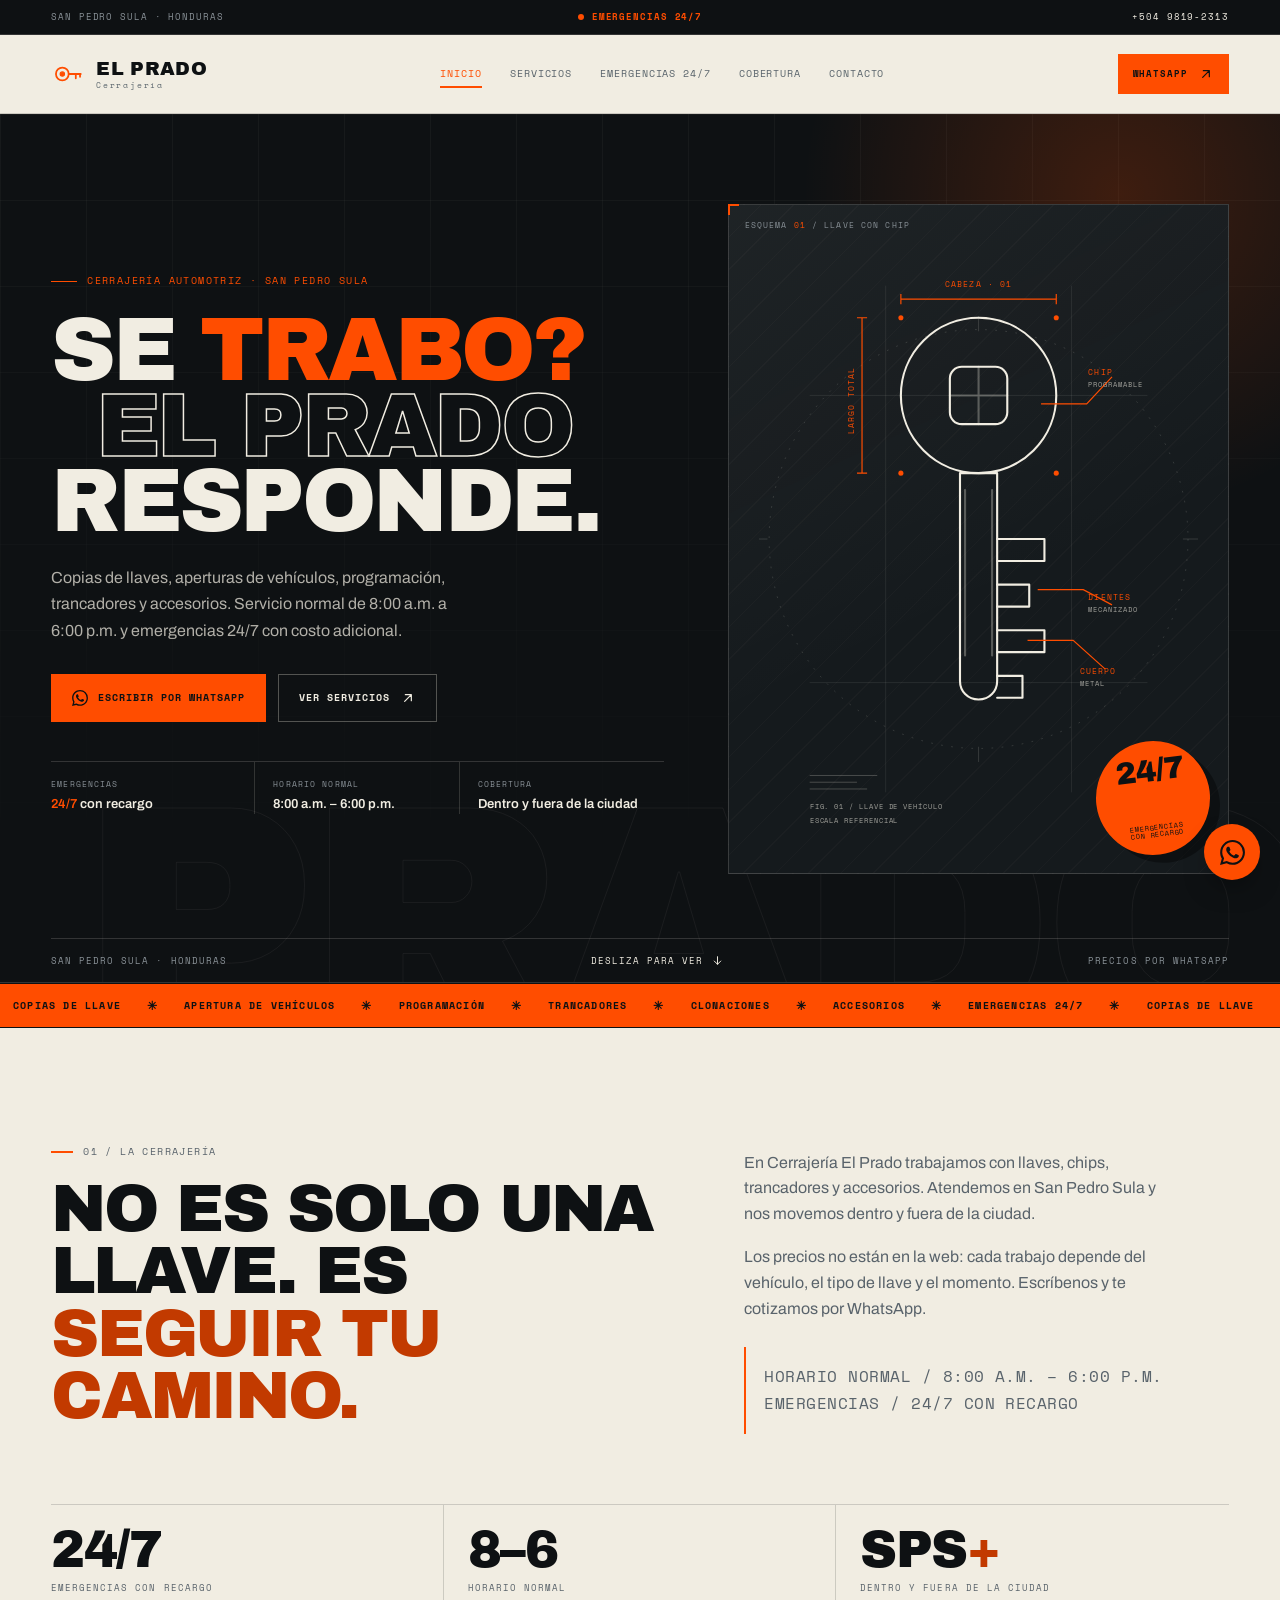
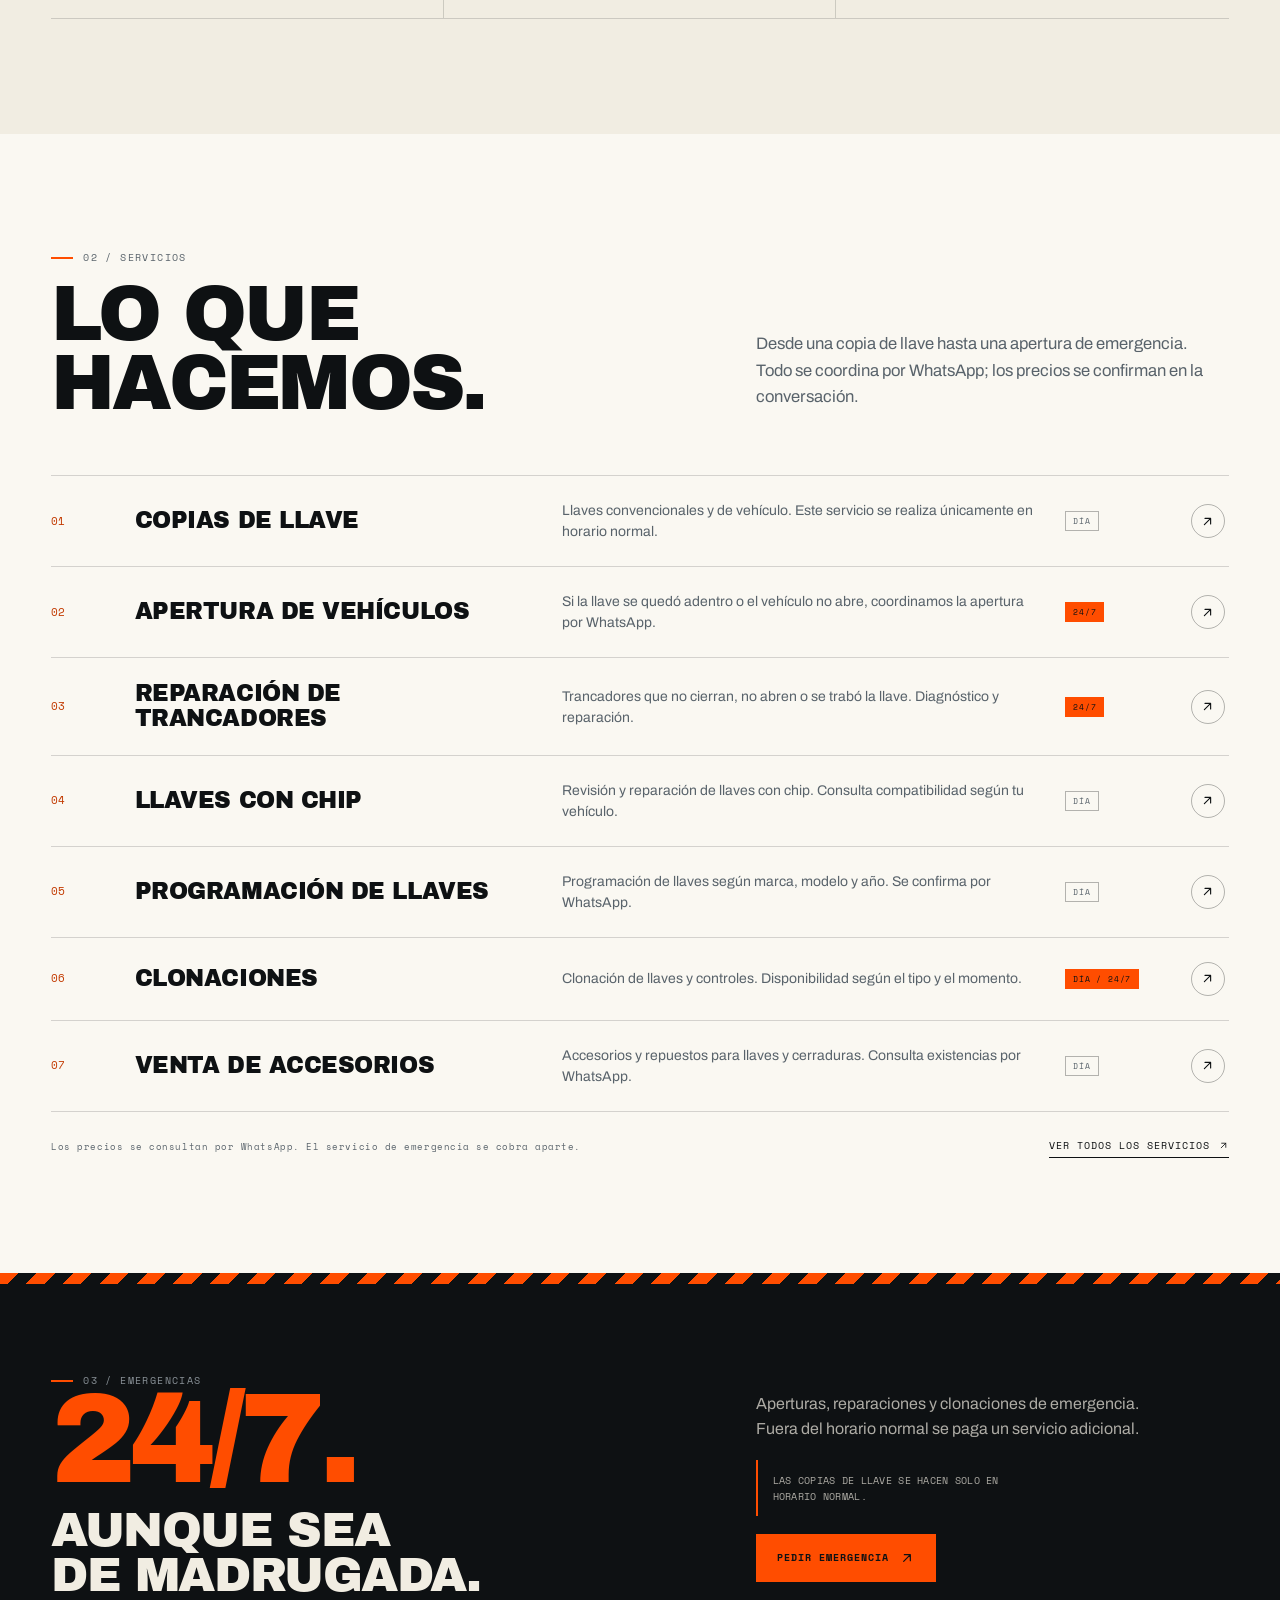
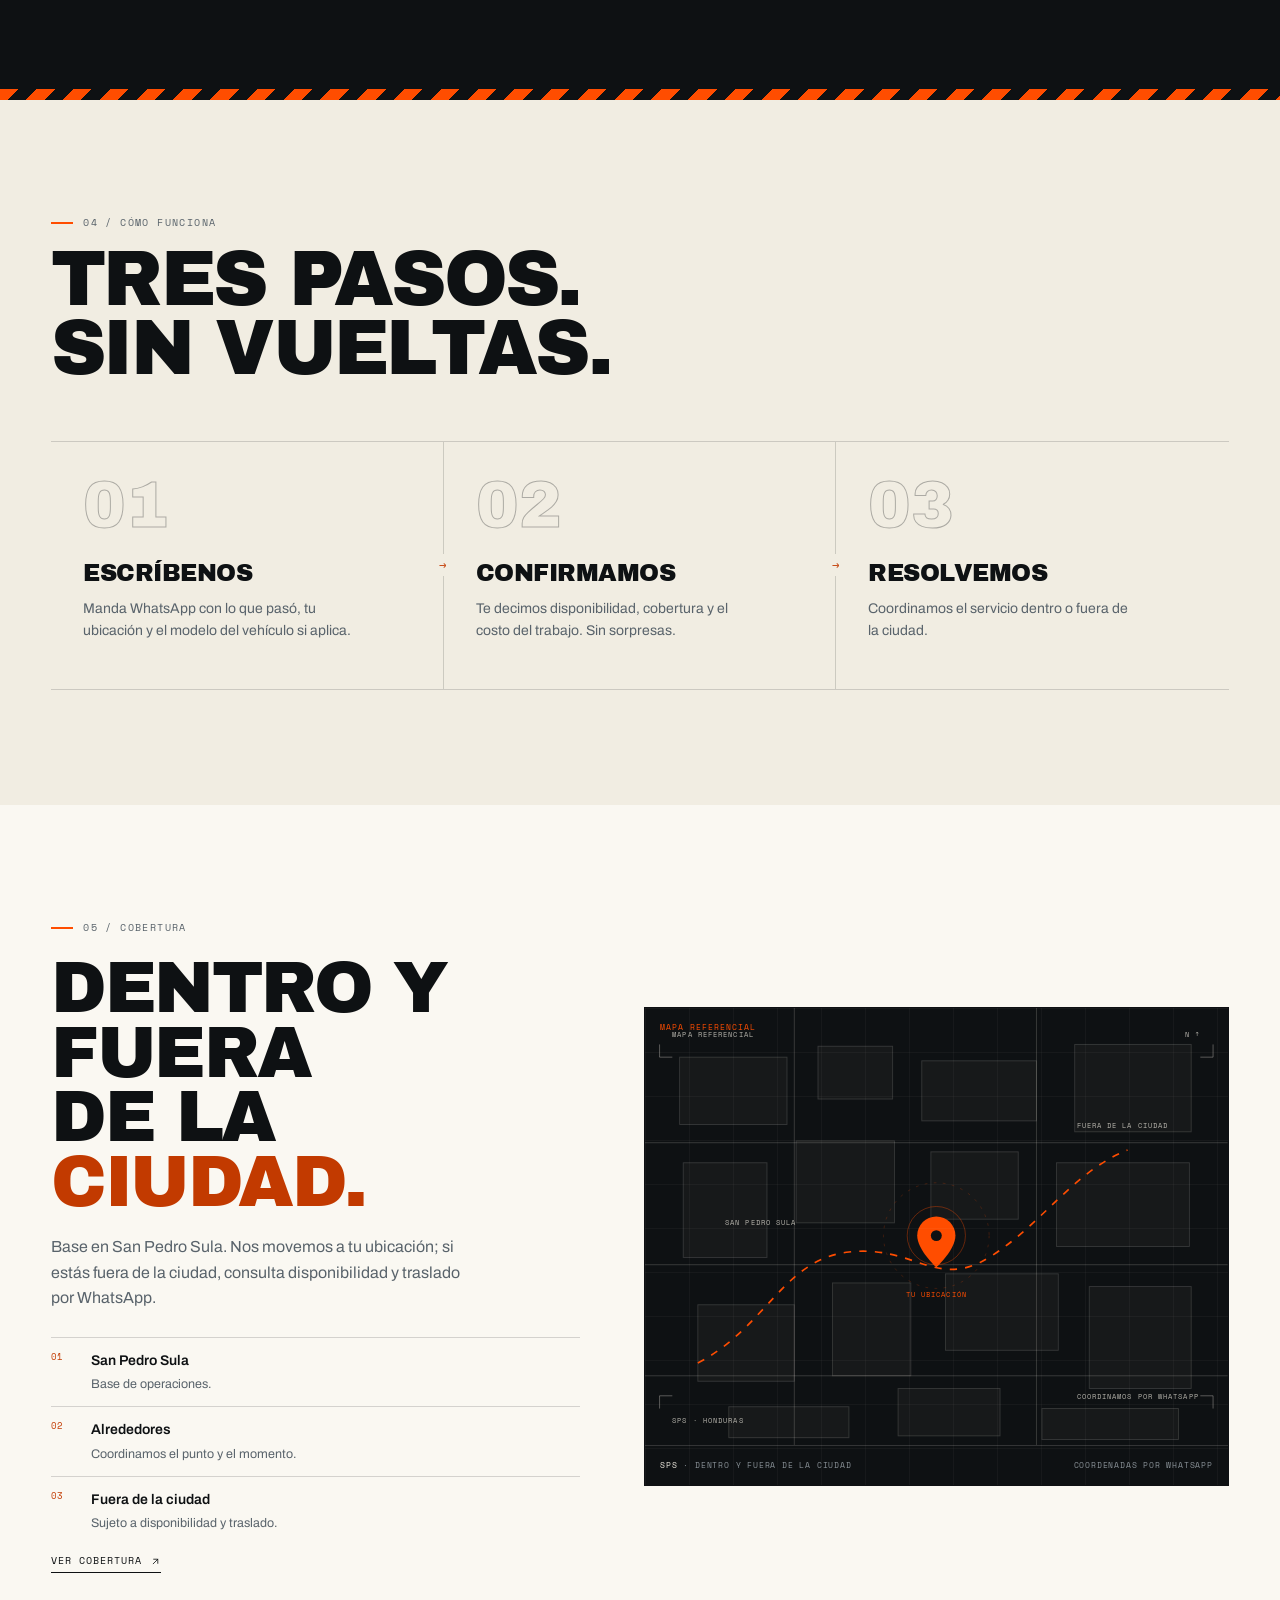
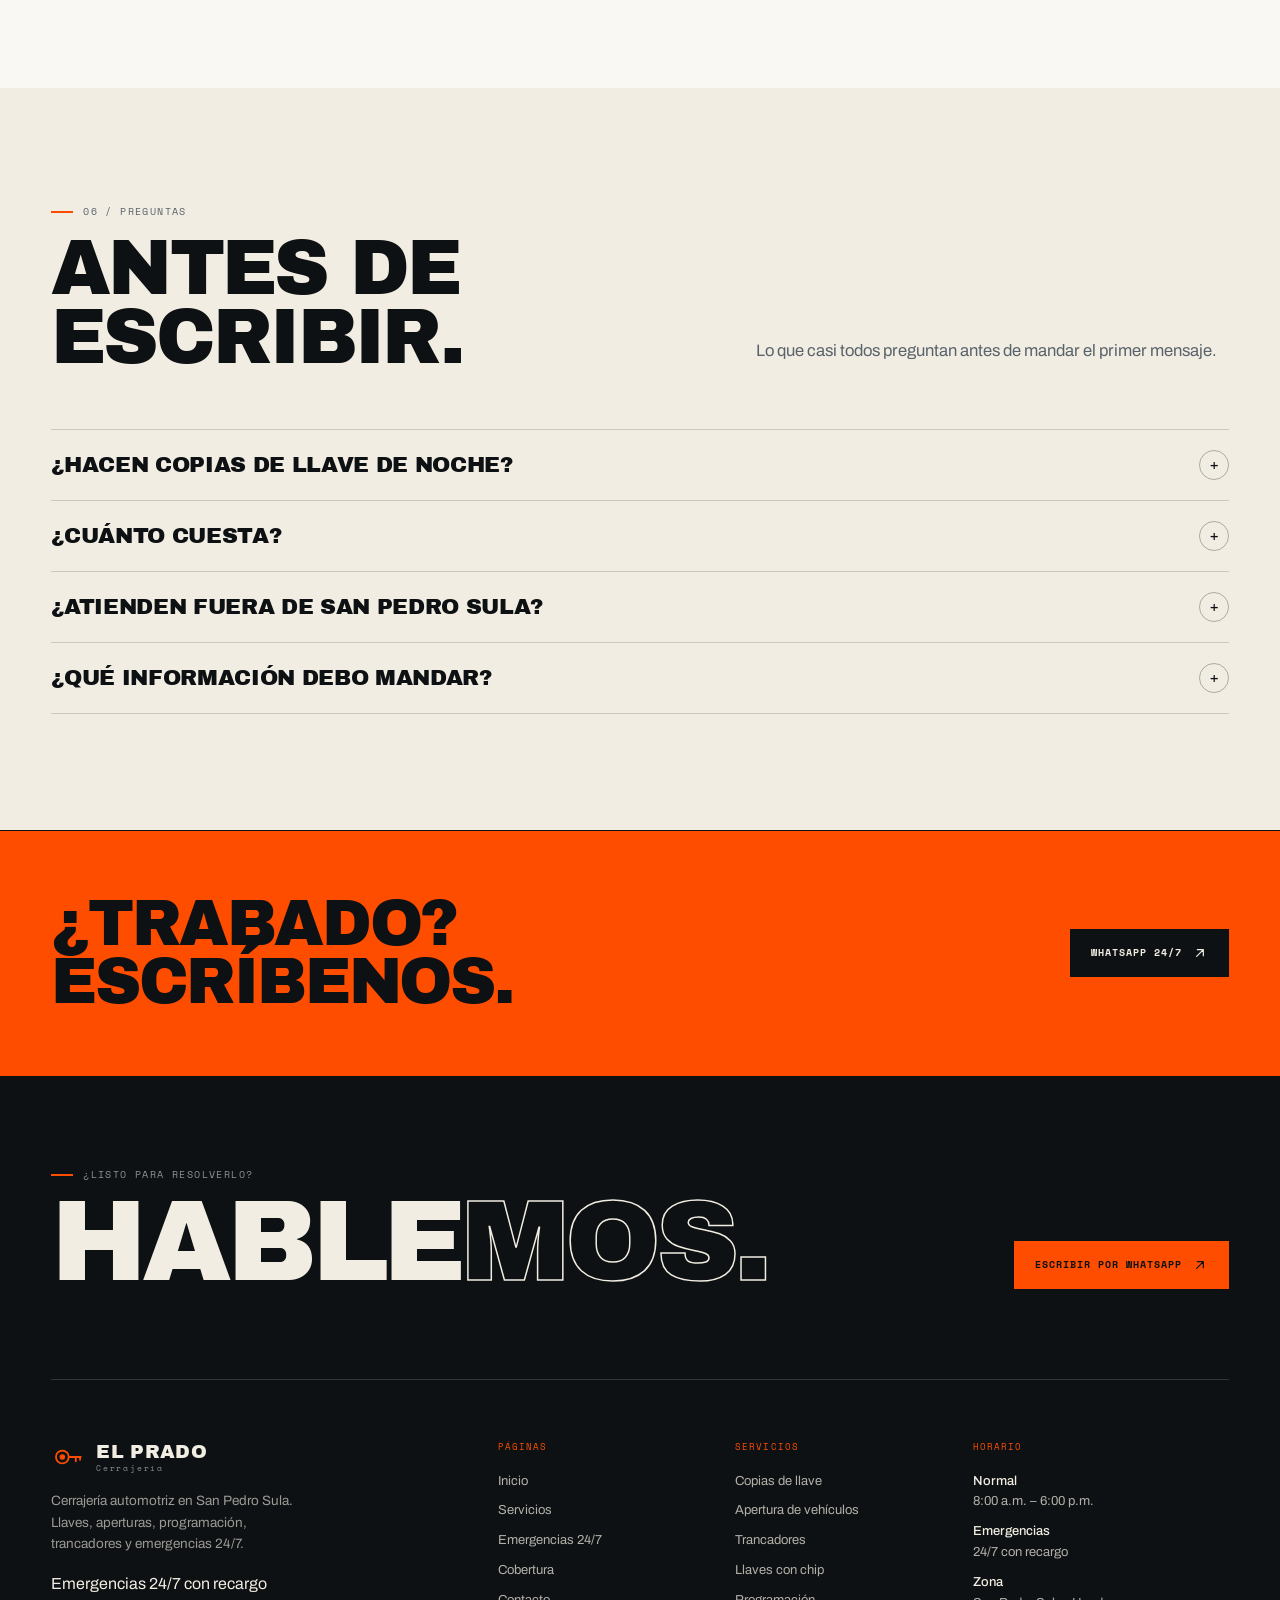
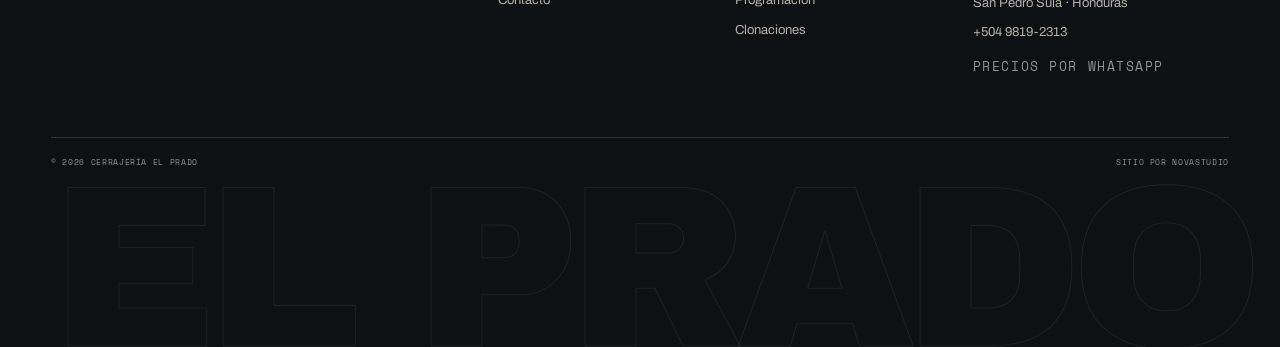
==== index.html @ 3f44a8ae "Demo Cerrajeria El Prado: sitio estatico de 5 paginas" ====
<!doctype html>
<html lang="es">
<head>
  <meta charset="UTF-8">
  <meta name="viewport" content="width=device-width, initial-scale=1.0">
  <meta name="color-scheme" content="light">
  <meta name="theme-color" content="#0e1113">
  <title>Cerrajería El Prado · Llaves, aperturas y emergencias 24/7 en San Pedro Sula</title>
  <meta name="description" content="Cerrajería automotriz en San Pedro Sula: copias de llave, aperturas de vehículos, programación, trancadores y emergencias 24/7. Precios por WhatsApp.">
  <meta property="og:type" content="website">
  <meta property="og:locale" content="es_HN">
  <meta property="og:title" content="Cerrajería El Prado · Llaves, aperturas y emergencias 24/7 en San Pedro Sula">
  <meta property="og:description" content="Cerrajería automotriz en San Pedro Sula: copias de llave, aperturas de vehículos, programación, trancadores y emergencias 24/7. Precios por WhatsApp.">
  <link rel="icon" href="data:image/svg+xml,%3Csvg xmlns='http://www.w3.org/2000/svg' viewBox='0 0 64 64'%3E%3Crect width='64' height='64' fill='%230e1113'/%3E%3Cg fill='none' stroke='%23ff4d00' stroke-width='4' stroke-linecap='round'%3E%3Ccircle cx='22' cy='32' r='11'/%3E%3Cpath d='M33 32h21M44 32v8M52 32v5'/%3E%3C/g%3E%3Ccircle cx='22' cy='32' r='3.5' fill='%23ff4d00'/%3E%3C/svg%3E">
  <link rel="stylesheet" href="./assets/css/styles.css">
  <script src="./assets/js/main.js" defer></script>
  <noscript><style>.hero__line{clip-path:none;transform:none}[data-reveal]{opacity:1;transform:none}</style></noscript>
</head>
<body>
  <a class="skip-link" href="#contenido">Saltar al contenido</a>
  <div class="progress" data-progress aria-hidden="true"></div>
  
<svg class="svg-sprite" aria-hidden="true" focusable="false">
  <symbol id="i-logo" viewBox="0 0 48 48">
    <circle cx="16" cy="24" r="9" fill="none" stroke="currentColor" stroke-width="2.5"/>
    <circle cx="16" cy="24" r="3" fill="currentColor"/>
    <path d="M25 24h17M35 24v6M41 24v4" fill="none" stroke="currentColor" stroke-width="2.5" stroke-linecap="round"/>
  </symbol>
  <symbol id="i-whatsapp" viewBox="0 0 24 24">
    <path d="M17.472 14.382c-.297-.149-1.758-.867-2.03-.967-.273-.099-.471-.148-.67.15-.197.297-.767.966-.94 1.164-.173.199-.347.223-.644.075-.297-.15-1.255-.463-2.39-1.475-.883-.788-1.48-1.761-1.653-2.059-.173-.297-.018-.458.13-.606.134-.133.298-.347.446-.52.149-.174.198-.298.298-.497.099-.198.05-.371-.05-.52-.099-.148-.669-1.611-.916-2.206-.242-.579-.487-.5-.669-.51-.173-.008-.371-.01-.57-.01-.198 0-.52.074-.792.372-.272.297-1.04 1.016-1.04 2.479 0 1.462 1.065 2.875 1.213 3.074.149.198 2.096 3.2 5.077 4.487.709.306 1.262.489 1.694.625.712.227 1.36.195 1.871.118.571-.085 1.758-.719 2.006-1.413.248-.694.248-1.289.173-1.413-.074-.124-.272-.198-.57-.347M12.05 21.785h-.004a9.87 9.87 0 0 1-5.031-1.378l-.361-.214-3.741.982.998-3.648-.235-.374a9.86 9.86 0 0 1-1.51-5.26c.001-5.45 4.436-9.884 9.888-9.884 2.64 0 5.122 1.03 6.988 2.898a9.825 9.825 0 0 1 2.893 6.994c-.003 5.45-4.437 9.884-9.885 9.884m8.413-18.297A11.815 11.815 0 0 0 12.05 0C5.495 0 .16 5.335.157 11.892c0 2.096.547 4.142 1.588 5.945L.057 24l6.305-1.654a11.882 11.882 0 0 0 5.683 1.448h.005c6.554 0 11.89-5.335 11.893-11.893a11.821 11.821 0 0 0-3.48-8.413Z"/>
  </symbol>
  <symbol id="i-arrow" viewBox="0 0 24 24"><path d="M7 17 17 7M8 7h9v9"/></symbol>
  <symbol id="i-down" viewBox="0 0 24 24"><path d="M12 5v14M6 13l6 6 6-6"/></symbol>
  <symbol id="i-phone" viewBox="0 0 24 24"><path d="M22 16.92v3a2 2 0 0 1-2.18 2 19.79 19.79 0 0 1-8.63-3.07 19.5 19.5 0 0 1-6-6A19.79 19.79 0 0 1 2.12 4.18 2 2 0 0 1 4.11 2h3a2 2 0 0 1 2 1.72c.13.96.36 1.9.7 2.81a2 2 0 0 1-.45 2.11L8.09 9.91a16 16 0 0 0 6 6l1.27-1.27a2 2 0 0 1 2.11-.45c.91.34 1.85.57 2.81.7A2 2 0 0 1 22 16.92Z"/></symbol>
  <symbol id="i-key" viewBox="0 0 24 24"><path d="M21 2l-2 2m-7.61 7.61a5.5 5.5 0 1 1-7.78 7.78 5.5 5.5 0 0 1 7.78-7.78Zm0 0L15.5 7.5m0 0 3 3M15.5 7.5 14 6"/></symbol>
  <symbol id="i-car" viewBox="0 0 24 24"><path d="M5 17h14M4 17l1.6-5.5A2 2 0 0 1 7.5 10h9a2 2 0 0 1 1.9 1.5L20 17M6 17v2M18 17v2M7 14h.01M17 14h.01"/></symbol>
  <symbol id="i-chip" viewBox="0 0 24 24"><rect x="5" y="5" width="14" height="14" rx="2"/><rect x="9" y="9" width="6" height="6"/><path d="M8 2v3M12 2v3M16 2v3M8 19v3M12 19v3M16 19v3M2 8h3M2 12h3M2 16h3M19 8h3M19 12h3M19 16h3"/></symbol>
  <symbol id="i-wrench" viewBox="0 0 24 24"><path d="M14.7 6.3a1 1 0 0 0 0 1.4l1.6 1.6a1 1 0 0 0 1.4 0l3.77-3.77a6 6 0 0 1-7.94 7.94l-6.91 6.91a2.12 2.12 0 0 1-3-3l6.91-6.91a6 6 0 0 1 7.94-7.94l-3.76 3.76Z"/></symbol>
  <symbol id="i-copy" viewBox="0 0 24 24"><rect x="8" y="8" width="12" height="12" rx="1"/><path d="M5 16H4a1 1 0 0 1-1-1V4a1 1 0 0 1 1-1h11a1 1 0 0 1 1 1v1"/></symbol>
  <symbol id="i-clock" viewBox="0 0 24 24"><circle cx="12" cy="12" r="9"/><path d="M12 7v5l3 2"/></symbol>
  <symbol id="i-pin" viewBox="0 0 24 24"><path d="M20 10c0 6-8 12-8 12S4 16 4 10a8 8 0 1 1 16 0Z"/><circle cx="12" cy="10" r="3"/></symbol>
  <symbol id="i-menu" viewBox="0 0 24 24"><path d="M4 7h16M4 12h16M4 17h16"/></symbol>
  <symbol id="i-close" viewBox="0 0 24 24"><path d="M6 6l12 12M18 6 6 18"/></symbol>
  <symbol id="i-shield" viewBox="0 0 24 24"><path d="M12 22s8-4 8-10V5l-8-3-8 3v7c0 6 8 10 8 10Z"/></symbol>
  <symbol id="i-lock" viewBox="0 0 24 24"><rect x="4" y="11" width="16" height="10" rx="2"/><path d="M8 11V7a4 4 0 0 1 8 0v4"/></symbol>
  <symbol id="i-check" viewBox="0 0 24 24"><path d="M20 6 9 17l-5-5"/></symbol>
  <symbol id="i-plus" viewBox="0 0 24 24"><path d="M12 5v14M5 12h14"/></symbol>
</svg>

  
<header class="site-header" data-header>
  <div class="topbar">
    <div class="container topbar__inner">
      <span class="topbar__place">San Pedro Sula · Honduras</span>
      <a class="topbar__emergency" href="./emergencias.html"><span class="topbar__dot"></span> Emergencias 24/7</a>
      <a class="topbar__phone" href="https://wa.me/50498192313?text=Hola%20Cerrajer%C3%ADa%20El%20Prado%2C%20quiero%20m%C3%A1s%20informaci%C3%B3n." target="_blank" rel="noopener noreferrer">+504 9819-2313</a>
    </div>
  </div>
  <div class="header-main">
    <div class="container header-main__inner">
      <a class="brand" href="./index.html" aria-label="Cerrajería El Prado, ir al inicio">
        <svg class="icon brand__mark" aria-hidden="true"><use href="#i-logo"></use></svg>
        <span class="brand__text"><strong>EL PRADO</strong><small>Cerrajería</small></span>
      </a>
      <nav class="nav" aria-label="Navegación principal">
        <a href="./index.html" aria-current="page">Inicio</a>
<a href="./servicios.html">Servicios</a>
<a href="./emergencias.html">Emergencias 24/7</a>
<a href="./cobertura.html">Cobertura</a>
<a href="./contacto.html">Contacto</a>
      </nav>
      <div class="header-actions">
        <a class="btn btn--signal btn--small header-cta" href="https://wa.me/50498192313?text=Hola%20Cerrajer%C3%ADa%20El%20Prado%2C%20quiero%20m%C3%A1s%20informaci%C3%B3n." target="_blank" rel="noopener noreferrer">
          WhatsApp <svg class="icon " aria-hidden="true"><use href="#i-arrow"></use></svg>
        </a>
        <button class="menu-btn" type="button" data-menu-open aria-expanded="false" aria-controls="mobile-menu" aria-label="Abrir menú">
          <svg class="icon " aria-hidden="true"><use href="#i-menu"></use></svg>
        </button>
      </div>
    </div>
  </div>
</header>

<div class="mobile-menu" id="mobile-menu" hidden>
  <div class="mobile-menu__top">
    <span class="mobile-menu__brand">EL PRADO</span>
    <button class="mobile-menu__close" type="button" data-menu-close>
      Cerrar <svg class="icon " aria-hidden="true"><use href="#i-close"></use></svg>
    </button>
  </div>
  <nav class="mobile-menu__nav" aria-label="Navegación móvil">
    <a class="mobile-menu__link" href="./index.html" aria-current="page"><span class="mobile-menu__index">01</span>Inicio</a>
<a class="mobile-menu__link" href="./servicios.html"><span class="mobile-menu__index">02</span>Servicios</a>
<a class="mobile-menu__link" href="./emergencias.html"><span class="mobile-menu__index">03</span>Emergencias 24/7</a>
<a class="mobile-menu__link" href="./cobertura.html"><span class="mobile-menu__index">04</span>Cobertura</a>
<a class="mobile-menu__link" href="./contacto.html"><span class="mobile-menu__index">05</span>Contacto</a>
  </nav>
  <div class="mobile-menu__foot">
    <span>San Pedro Sula · Honduras</span>
    <a href="https://wa.me/50498192313?text=Hola%20Cerrajer%C3%ADa%20El%20Prado%2C%20quiero%20m%C3%A1s%20informaci%C3%B3n." target="_blank" rel="noopener noreferrer">+504 9819-2313</a>
    <span>Normal: 8:00 a.m. – 6:00 p.m.<br>Emergencias: 24/7 con recargo</span>
    <a class="btn btn--signal btn--small" href="https://wa.me/50498192313?text=Hola%20Cerrajer%C3%ADa%20El%20Prado%2C%20quiero%20m%C3%A1s%20informaci%C3%B3n." target="_blank" rel="noopener noreferrer">
      Escribir por WhatsApp <svg class="icon " aria-hidden="true"><use href="#i-arrow"></use></svg>
    </a>
  </div>
</div>

  <main id="contenido">

<section class="hero">
  <div class="hero__ghost" aria-hidden="true">PRADO</div>
  <div class="container">
    <div class="hero__grid">
      <div class="hero__copy">
        <p class="hero__kicker">Cerrajería automotriz · San Pedro Sula</p>
        <h1 class="hero__title">
          <span class="hero__line">SE <span class="accent">TRABÓ?</span></span>
          <span class="hero__line hero__line--outline hero__line--indent">EL PRADO</span>
          <span class="hero__line">RESPONDE.</span>
        </h1>
        <p class="hero__lede">Copias de llaves, aperturas de vehículos, programación, trancadores y accesorios. Servicio normal de 8:00 a.m. a 6:00 p.m. y emergencias 24/7 con costo adicional.</p>
        <div class="hero__actions">
          <a class="btn btn--signal" href="https://wa.me/50498192313?text=Hola%20Cerrajer%C3%ADa%20El%20Prado%2C%20quiero%20m%C3%A1s%20informaci%C3%B3n." target="_blank" rel="noopener noreferrer" data-magnetic="6">
            <svg class="icon icon--fill " aria-hidden="true"><use href="#i-whatsapp"></use></svg> Escribir por WhatsApp
          </a>
          <a class="btn btn--light" href="./servicios.html">Ver servicios <svg class="icon " aria-hidden="true"><use href="#i-arrow"></use></svg></a>
        </div>
        <div class="hero__facts">
          <div class="hero__fact"><span>Emergencias</span><strong><em>24/7</em> con recargo</strong></div>
          <div class="hero__fact"><span>Horario normal</span><strong>8:00 a.m. – 6:00 p.m.</strong></div>
          <div class="hero__fact"><span>Cobertura</span><strong>Dentro y fuera de la ciudad</strong></div>
        </div>
      </div>

      <div class="hero__visual" data-tilt="2.5">
        <span class="hero__visual-tag">ESQUEMA <b>01</b> / LLAVE CON CHIP</span>
        
<svg class="schematic" viewBox="0 0 520 720" role="img" aria-label="Esquema técnico de una llave de vehículo con chip">
  <g class="schematic__spin" fill="none" stroke="rgba(241,237,226,.18)">
    <circle cx="260" cy="360" r="248" stroke-dasharray="2 10"/>
    <path d="M260 96v18M260 606v18M-8 360h18M502 360h18"/>
  </g>
  <g stroke="rgba(241,237,226,.1)" stroke-width="1" fill="none">
    <path d="M60 190h400M60 530h400M150 60v600M370 60v600"/>
  </g>
  <g class="schematic__draw" fill="none" stroke="#f1ede2" stroke-width="2.5" stroke-linejoin="round" stroke-linecap="round">
    <rect x="168" y="98" width="184" height="184" rx="92"/>
    <rect x="226" y="156" width="68" height="68" rx="14"/>
    <path d="M238 282h44v246c0 12-9 22-22 22s-22-10-22-22V282Z"/>
    <path d="M282 360h56v26h-56M282 414h38v26h-38M282 468h56v26h-56M282 522h30v26h-30"/>
    <path d="M244 302v196M276 302v196" opacity=".3"/>
    <path d="M226 190h68M260 156v68" opacity=".3"/>
  </g>
  <g fill="none" stroke="#ff4d00" stroke-width="1.4">
    <path d="M122 98v184M116 98h12M116 282h12"/>
    <path d="M168 76h184M168 70v12M352 70v12"/>
    <path d="M334 200h54l30-32"/>
    <path d="M330 420h54l34 18"/>
    <path d="M318 480h54l38 34"/>
  </g>
  <g fill="#ff4d00" font-family="'Space Mono', monospace" font-size="9" letter-spacing="1.3">
    <text x="112" y="196" transform="rotate(-90 112 196)" text-anchor="middle">LARGO TOTAL</text>
    <text x="260" y="62" text-anchor="middle">CABEZA · 01</text>
    <text x="390" y="166">CHIP</text>
    <text x="390" y="432">DIENTES</text>
    <text x="380" y="520">CUERPO</text>
  </g>
  <g fill="rgba(241,237,226,.62)" font-family="'Space Mono', monospace" font-size="8" letter-spacing="1.1">
    <text x="390" y="180">PROGRAMABLE</text>
    <text x="390" y="446">MECANIZADO</text>
    <text x="380" y="534">METAL</text>
    <text x="60" y="680">FIG. 01 / LLAVE DE VEHÍCULO</text>
    <text x="60" y="696">ESCALA REFERENCIAL</text>
    <text x="460" y="680" text-anchor="end">SPS · HN</text>
  </g>
  <g fill="#ff4d00">
    <circle cx="168" cy="98" r="3"/><circle cx="352" cy="98" r="3"/>
    <circle cx="168" cy="282" r="3"/><circle cx="352" cy="282" r="3"/>
  </g>
  <g stroke="rgba(241,237,226,.28)" fill="none">
    <path d="M60 640h80M60 648h56M60 656h68"/>
    <path d="M440 640v24M448 640v24M456 640v18M464 640v24"/>
  </g>
</svg>

        <div class="hero__seal" aria-hidden="true"><strong>24/7</strong><span>Emergencias<br>con recargo</span></div>
      </div>
    </div>

    <div class="hero__bar">
      <span>San Pedro Sula · Honduras</span>
      <a href="#servicios">Desliza para ver <svg class="icon" aria-hidden="true"><use href="#i-down"></use></svg></a>
      <span>Precios por WhatsApp</span>
    </div>
  </div>
</section>

<div class="ticker" aria-hidden="true">
  <div class="ticker__track">
    <div class="ticker__group">
      <span>Copias de llave</span><span>Apertura de vehículos</span><span>Programación</span><span>Trancadores</span><span>Clonaciones</span><span>Accesorios</span><span>Emergencias 24/7</span>
    </div>
    <div class="ticker__group">
      <span>Copias de llave</span><span>Apertura de vehículos</span><span>Programación</span><span>Trancadores</span><span>Clonaciones</span><span>Accesorios</span><span>Emergencias 24/7</span>
    </div>
  </div>
</div>

<section class="section" id="la-cerrajeria">
  <div class="container">
    <div class="manifesto">
      <div data-reveal>
        <p class="eyebrow">01 / La cerrajería</p>
        <h2 class="manifesto__title" style="margin-top:18px">NO ES SOLO UNA LLAVE. ES <em>SEGUIR TU CAMINO.</em></h2>
      </div>
      <div class="manifesto__body" data-reveal style="--delay:100ms">
        <p>En Cerrajería El Prado trabajamos con llaves, chips, trancadores y accesorios. Atendemos en San Pedro Sula y nos movemos dentro y fuera de la ciudad.</p>
        <p>Los precios no están en la web: cada trabajo depende del vehículo, el tipo de llave y el momento. Escríbenos y te cotizamos por WhatsApp.</p>
        <p class="manifesto__note">HORARIO NORMAL / 8:00 A.M. – 6:00 P.M.<br>EMERGENCIAS / 24/7 CON RECARGO</p>
      </div>
    </div>
    <div class="stats" data-reveal>
      <div class="stat"><strong>24/7</strong><span>Emergencias con recargo</span></div>
      <div class="stat"><strong>8–6</strong><span>Horario normal</span></div>
      <div class="stat"><strong>SPS<em>+</em></strong><span>Dentro y fuera de la ciudad</span></div>
    </div>
  </div>
</section>

<section class="section section--paper" id="servicios">
  <div class="container">
    <div class="section-head">
      <div>
        <p class="eyebrow">02 / Servicios</p>
        <h2 style="margin-top:14px">LO QUE HACEMOS.</h2>
      </div>
      <div class="section-head__copy" data-reveal>
        <p>Desde una copia de llave hasta una apertura de emergencia. Todo se coordina por WhatsApp; los precios se confirman en la conversación.</p>
      </div>
    </div>

    <div class="service-list">
      
<a class="service-row" href="./servicios.html#copias" data-reveal style="--delay:0ms">
  <span class="service-row__num">01</span>
  <span class="service-row__name">Copias de llave</span>
  <span class="service-row__desc">Llaves convencionales y de vehículo. Este servicio se realiza únicamente en horario normal.</span>
  <span class="tag tag--day">DÍA</span>
  <span class="service-row__arrow"><svg class="icon " aria-hidden="true"><use href="#i-arrow"></use></svg></span>
</a>
      
<a class="service-row" href="./servicios.html#aperturas" data-reveal style="--delay:40ms">
  <span class="service-row__num">02</span>
  <span class="service-row__name">Apertura de vehículos</span>
  <span class="service-row__desc">Si la llave se quedó adentro o el vehículo no abre, coordinamos la apertura por WhatsApp.</span>
  <span class="tag tag--247">24/7</span>
  <span class="service-row__arrow"><svg class="icon " aria-hidden="true"><use href="#i-arrow"></use></svg></span>
</a>
      
<a class="service-row" href="./servicios.html#trancadores" data-reveal style="--delay:80ms">
  <span class="service-row__num">03</span>
  <span class="service-row__name">Reparación de trancadores</span>
  <span class="service-row__desc">Trancadores que no cierran, no abren o se trabó la llave. Diagnóstico y reparación.</span>
  <span class="tag tag--247">24/7</span>
  <span class="service-row__arrow"><svg class="icon " aria-hidden="true"><use href="#i-arrow"></use></svg></span>
</a>
      
<a class="service-row" href="./servicios.html#chip" data-reveal style="--delay:120ms">
  <span class="service-row__num">04</span>
  <span class="service-row__name">Llaves con chip</span>
  <span class="service-row__desc">Revisión y reparación de llaves con chip. Consulta compatibilidad según tu vehículo.</span>
  <span class="tag tag--day">DÍA</span>
  <span class="service-row__arrow"><svg class="icon " aria-hidden="true"><use href="#i-arrow"></use></svg></span>
</a>
      
<a class="service-row" href="./servicios.html#programacion" data-reveal style="--delay:160ms">
  <span class="service-row__num">05</span>
  <span class="service-row__name">Programación de llaves</span>
  <span class="service-row__desc">Programación de llaves según marca, modelo y año. Se confirma por WhatsApp.</span>
  <span class="tag tag--day">DÍA</span>
  <span class="service-row__arrow"><svg class="icon " aria-hidden="true"><use href="#i-arrow"></use></svg></span>
</a>
      
<a class="service-row" href="./servicios.html#clonaciones" data-reveal style="--delay:200ms">
  <span class="service-row__num">06</span>
  <span class="service-row__name">Clonaciones</span>
  <span class="service-row__desc">Clonación de llaves y controles. Disponibilidad según el tipo y el momento.</span>
  <span class="tag tag--247">DÍA / 24/7</span>
  <span class="service-row__arrow"><svg class="icon " aria-hidden="true"><use href="#i-arrow"></use></svg></span>
</a>
      
<a class="service-row" href="./servicios.html#accesorios" data-reveal style="--delay:240ms">
  <span class="service-row__num">07</span>
  <span class="service-row__name">Venta de accesorios</span>
  <span class="service-row__desc">Accesorios y repuestos para llaves y cerraduras. Consulta existencias por WhatsApp.</span>
  <span class="tag tag--day">DÍA</span>
  <span class="service-row__arrow"><svg class="icon " aria-hidden="true"><use href="#i-arrow"></use></svg></span>
</a>
    </div>

    <div class="service-foot">
      <p>Los precios se consultan por WhatsApp. El servicio de emergencia se cobra aparte.</p>
      <a class="text-link" href="./servicios.html">Ver todos los servicios <svg class="icon " aria-hidden="true"><use href="#i-arrow"></use></svg></a>
    </div>
  </div>
</section>

<section class="emergency-band" id="emergencias">
  <div class="caution" aria-hidden="true"></div>
  <div class="container emergency-band__inner">
    <div data-reveal>
      <p class="eyebrow eyebrow--light">03 / Emergencias</p>
      <div class="emergency-band__title">24/7.</div>
      <h2>AUNQUE SEA<br>DE MADRUGADA.</h2>
    </div>
    <div class="emergency-band__copy" data-reveal style="--delay:100ms">
      <p>Aperturas, reparaciones y clonaciones de emergencia. Fuera del horario normal se paga un servicio adicional.</p>
      <p class="emergency-band__note">LAS COPIAS DE LLAVE SE HACEN SOLO EN HORARIO NORMAL.</p>
      <a class="btn btn--signal" href="./emergencias.html">Pedir emergencia <svg class="icon " aria-hidden="true"><use href="#i-arrow"></use></svg></a>
    </div>
  </div>
  <div class="caution" aria-hidden="true"></div>
</section>

<section class="section">
  <div class="container">
    <div class="section-head">
      <div>
        <p class="eyebrow">04 / Cómo funciona</p>
        <h2 style="margin-top:14px">TRES PASOS.<br>SIN VUELTAS.</h2>
      </div>
      <div class="section-head__copy" data-reveal>
        <p>No hay formularios eternos. La conversación manda y el precio se confirma por WhatsApp.</p>
      </div>
    </div>
    <div class="process"><div class="process__step"><span class="process__num">01</span><h3>Escríbenos</h3><p>Manda WhatsApp con lo que pasó, tu ubicación y el modelo del vehículo si aplica.</p></div><div class="process__step"><span class="process__num">02</span><h3>Confirmamos</h3><p>Te decimos disponibilidad, cobertura y el costo del trabajo. Sin sorpresas.</p></div><div class="process__step"><span class="process__num">03</span><h3>Resolvemos</h3><p>Coordinamos el servicio dentro o fuera de la ciudad.</p></div></div>
  </div>
</section>

<section class="section section--paper" id="cobertura">
  <div class="container coverage-grid">
    <div class="coverage-copy" data-reveal>
      <p class="eyebrow">05 / Cobertura</p>
      <h2>DENTRO Y FUERA<br>DE LA <em>CIUDAD.</em></h2>
      <p>Base en San Pedro Sula. Nos movemos a tu ubicación; si estás fuera de la ciudad, consulta disponibilidad y traslado por WhatsApp.</p>
      <div class="coverage-points">
        <div class="coverage-point"><span>01</span><div><strong>San Pedro Sula</strong><small>Base de operaciones.</small></div></div>
        <div class="coverage-point"><span>02</span><div><strong>Alrededores</strong><small>Coordinamos el punto y el momento.</small></div></div>
        <div class="coverage-point"><span>03</span><div><strong>Fuera de la ciudad</strong><small>Sujeto a disponibilidad y traslado.</small></div></div>
      </div>
      <a class="text-link" href="./cobertura.html">Ver cobertura <svg class="icon " aria-hidden="true"><use href="#i-arrow"></use></svg></a>
    </div>
    <div class="map-panel" data-reveal style="--delay:100ms">
      <span class="map-panel__tag">Mapa referencial</span>
      
<svg viewBox="0 0 640 480" role="img" aria-label="Mapa referencial de cobertura en San Pedro Sula y alrededores">
  <g fill="rgba(241,237,226,.035)" stroke="rgba(241,237,226,.16)" stroke-width="1">
    <rect x="38" y="54" width="118" height="74"/>
    <rect x="190" y="42" width="82" height="58"/>
    <rect x="304" y="58" width="126" height="66"/>
    <rect x="472" y="40" width="128" height="96"/>
    <rect x="42" y="170" width="92" height="104"/>
    <rect x="166" y="146" width="108" height="90"/>
    <rect x="314" y="158" width="96" height="74"/>
    <rect x="452" y="170" width="146" height="92"/>
    <rect x="58" y="326" width="106" height="84"/>
    <rect x="206" y="302" width="86" height="102"/>
    <rect x="330" y="292" width="124" height="84"/>
    <rect x="488" y="306" width="112" height="112"/>
    <rect x="92" y="438" width="132" height="34"/>
    <rect x="278" y="418" width="112" height="52"/>
    <rect x="436" y="440" width="150" height="34"/>
  </g>
  <g stroke="rgba(241,237,226,.2)" stroke-width="1" fill="none">
    <path d="M0 148h640M0 282h640M0 404h640M164 0v480M430 0v480"/>
  </g>
  <path class="route" d="M58 390C134 350 152 276 224 268s96 42 154 6 92-94 152-118" fill="none" stroke="#ff4d00" stroke-width="1.8"/>
  <g transform="translate(320 250)">
    <circle r="58" fill="none" stroke="rgba(255,77,0,.22)" stroke-dasharray="3 7"/>
    <circle r="32" fill="none" stroke="rgba(255,77,0,.4)"/>
    <g class="map-panel__pin">
      <path d="M0-21c-11.6 0-21 9.4-21 21 0 15.8 21 35 21 35s21-19.2 21-35c0-11.6-9.4-21-21-21Z" fill="#ff4d00"/>
      <circle cy="0" r="6" fill="#0e1113"/>
    </g>
  </g>
  <g font-family="'Space Mono', monospace" font-size="8" letter-spacing="1.2" fill="rgba(241,237,226,.72)">
    <text x="30" y="32">MAPA REFERENCIAL</text>
    <text x="30" y="456">SPS · HONDURAS</text>
    <text x="610" y="32" text-anchor="end">N ↑</text>
    <text x="320" y="318" text-anchor="middle" fill="#ff4d00">TU UBICACIÓN</text>
    <text x="474" y="132">FUERA DE LA CIUDAD</text>
    <text x="88" y="238">SAN PEDRO SULA</text>
    <text x="474" y="430">COORDINAMOS POR WHATSAPP</text>
  </g>
  <g stroke="rgba(241,237,226,.36)" fill="none">
    <path d="M30 54h-14v-14M610 54h14v-14M30 426h-14v14M610 426h14v14"/>
  </g>
</svg>

      <div class="map-panel__foot"><span><b>SPS</b> · Dentro y fuera de la ciudad</span><span>Coordenadas por WhatsApp</span></div>
    </div>
  </div>
</section>

<section class="section" id="preguntas">
  <div class="container">
    <div class="section-head">
      <div>
        <p class="eyebrow">06 / Preguntas</p>
        <h2 style="margin-top:14px">ANTES DE<br>ESCRIBIR.</h2>
      </div>
      <div class="section-head__copy" data-reveal>
        <p>Lo que casi todos preguntan antes de mandar el primer mensaje.</p>
      </div>
    </div>
    <div class="faq-list">
      
<details class="faq-item" data-reveal style="--delay:0ms">
  <summary>¿Hacen copias de llave de noche?</summary>
  <div class="faq-item__answer"><p>No. Las copias de llave se hacen en horario normal, de 8:00 a.m. a 6:00 p.m. En emergencias atendemos aperturas, reparaciones y clonaciones con un costo adicional.</p></div>
</details>
      
<details class="faq-item" data-reveal style="--delay:40ms">
  <summary>¿Cuánto cuesta?</summary>
  <div class="faq-item__answer"><p>No manejamos precios en la web: depende del vehículo, el tipo de llave y el momento. Los precios se confirman por WhatsApp.</p></div>
</details>
      
<details class="faq-item" data-reveal style="--delay:80ms">
  <summary>¿Atienden fuera de San Pedro Sula?</summary>
  <div class="faq-item__answer"><p>Sí, dentro y fuera de la ciudad, sujeto a disponibilidad y traslado. Confirma tu ubicación por WhatsApp.</p></div>
</details>
      
<details class="faq-item" data-reveal style="--delay:120ms">
  <summary>¿Qué información debo mandar?</summary>
  <div class="faq-item__answer"><p>Tu ubicación, el modelo y año del vehículo, y una foto de la llave o del trancador si puedes.</p></div>
</details>
    </div>
  </div>
</section>

<section class="cta-strip">
  <div class="container cta-strip__inner">
    <h2>¿TRABADO?<br>Escríbenos.</h2>
    <a class="btn" href="https://wa.me/50498192313?text=Hola%20Cerrajer%C3%ADa%20El%20Prado%2C%20necesito%20ayuda%20con%20una%20llave%20o%20una%20apertura." target="_blank" rel="noopener noreferrer">
      WhatsApp 24/7 <svg class="icon " aria-hidden="true"><use href="#i-arrow"></use></svg>
    </a>
  </div>
</section>

  </main>
  
<footer class="site-footer">
  <div class="container">
    <div class="footer-cta">
      <div>
        <p class="eyebrow eyebrow--light">¿Listo para resolverlo?</p>
        <h2>HABLE<em>MOS.</em></h2>
      </div>
      <a class="btn btn--signal" href="https://wa.me/50498192313?text=Hola%20Cerrajer%C3%ADa%20El%20Prado%2C%20quiero%20m%C3%A1s%20informaci%C3%B3n." target="_blank" rel="noopener noreferrer">
        Escribir por WhatsApp <svg class="icon " aria-hidden="true"><use href="#i-arrow"></use></svg>
      </a>
    </div>

    <div class="footer-grid">
      <div class="footer-brand">
        <a class="brand" href="./index.html" aria-label="Cerrajería El Prado, ir al inicio">
          <svg class="icon brand__mark" aria-hidden="true"><use href="#i-logo"></use></svg>
          <span class="brand__text"><strong>EL PRADO</strong><small>Cerrajería</small></span>
        </a>
        <p>Cerrajería automotriz en San Pedro Sula. Llaves, aperturas, programación, trancadores y emergencias 24/7.</p>
        <a class="footer-emergency" href="./emergencias.html">Emergencias 24/7 con recargo</a>
      </div>

      <div class="footer-col">
        <h3>Páginas</h3>
        <a href="./index.html">Inicio</a>
        <a href="./servicios.html">Servicios</a>
        <a href="./emergencias.html">Emergencias 24/7</a>
        <a href="./cobertura.html">Cobertura</a>
        <a href="./contacto.html">Contacto</a>
      </div>

      <div class="footer-col">
        <h3>Servicios</h3>
        <a href="./servicios.html#copias">Copias de llave</a>
        <a href="./servicios.html#aperturas">Apertura de vehículos</a>
        <a href="./servicios.html#trancadores">Trancadores</a>
        <a href="./servicios.html#chip">Llaves con chip</a>
        <a href="./servicios.html#programacion">Programación</a>
        <a href="./servicios.html#clonaciones">Clonaciones</a>
      </div>

      <div class="footer-col">
        <h3>Horario</h3>
        <p><strong>Normal</strong><br>8:00 a.m. – 6:00 p.m.</p>
        <p><strong>Emergencias</strong><br>24/7 con recargo</p>
        <p><strong>Zona</strong><br>San Pedro Sula · Honduras</p>
        <a href="https://wa.me/50498192313?text=Hola%20Cerrajer%C3%ADa%20El%20Prado%2C%20quiero%20m%C3%A1s%20informaci%C3%B3n." target="_blank" rel="noopener noreferrer">+504 9819-2313</a>
        <p class="mono" style="color:#8a9298;margin-top:4px">Precios por WhatsApp</p>
      </div>
    </div>

    <div class="footer-bottom">
      <span>© <span data-year>2026</span> Cerrajería El Prado</span>
      <span>Sitio por NovaStudio</span>
    </div>

    <div class="footer-ghost" aria-hidden="true">EL PRADO</div>
  </div>
</footer>

<a class="fab" href="https://wa.me/50498192313?text=Hola%20Cerrajer%C3%ADa%20El%20Prado%2C%20quiero%20m%C3%A1s%20informaci%C3%B3n." target="_blank" rel="noopener noreferrer" aria-label="Escribir por WhatsApp">
  <svg class="icon icon--fill " aria-hidden="true"><use href="#i-whatsapp"></use></svg>
</a>

</body>
</html>
---- assets/css/styles.css ----
/* =========================================================
   Cerrajería El Prado · San Pedro Sula
   Sistema: industrial editorial · hueso, grafito y naranja.
   ========================================================= */

@font-face {
  font-family: "Archivo";
  src: url("../fonts/archivo-400.ttf") format("truetype");
  font-weight: 400;
  font-style: normal;
  font-display: swap;
}
@font-face {
  font-family: "Archivo";
  src: url("../fonts/archivo-500.ttf") format("truetype");
  font-weight: 500;
  font-style: normal;
  font-display: swap;
}
@font-face {
  font-family: "Archivo";
  src: url("../fonts/archivo-600.ttf") format("truetype");
  font-weight: 600;
  font-style: normal;
  font-display: swap;
}
@font-face {
  font-family: "Archivo";
  src: url("../fonts/archivo-700.ttf") format("truetype");
  font-weight: 700;
  font-style: normal;
  font-display: swap;
}
@font-face {
  font-family: "Archivo Black";
  src: url("../fonts/archivo-black-400.ttf") format("truetype");
  font-weight: 400;
  font-style: normal;
  font-display: swap;
}
@font-face {
  font-family: "Space Mono";
  src: url("../fonts/space-mono-400.ttf") format("truetype");
  font-weight: 400;
  font-style: normal;
  font-display: swap;
}
@font-face {
  font-family: "Space Mono";
  src: url("../fonts/space-mono-700.ttf") format("truetype");
  font-weight: 700;
  font-style: normal;
  font-display: swap;
}

:root {
  --bone: #f1ede2;
  --bone-2: #e7e1d3;
  --paper: #faf8f2;
  --ink: #0e1113;
  --ink-2: #151a1d;
  --ink-3: #20272c;
  --steel: #59636b;
  --steel-2: #8a9298;
  --signal: #ff4d00;
  --signal-2: #ff7a3d;
  --signal-deep: #c23a00;
  --line: rgba(14, 17, 19, 0.16);
  --line-strong: rgba(14, 17, 19, 0.3);
  --line-light: rgba(241, 237, 226, 0.16);
  --line-light-strong: rgba(241, 237, 226, 0.3);
  --font-display: "Archivo Black", "Arial Black", Impact, sans-serif;
  --font-body: "Archivo", "Segoe UI", system-ui, sans-serif;
  --font-mono: "Space Mono", "Courier New", monospace;
  --container: 1440px;
  --pad: clamp(20px, 4vw, 64px);
  --header-h: 112px;
  --ease: cubic-bezier(0.16, 1, 0.3, 1);
  color-scheme: light;
}

*,
*::before,
*::after {
  box-sizing: border-box;
}

html {
  -webkit-text-size-adjust: 100%;
  scroll-behavior: smooth;
  scroll-padding-top: 126px;
}

body {
  margin: 0;
  background: var(--bone);
  color: var(--ink);
  font-family: var(--font-body);
  font-size: 16px;
  line-height: 1.6;
  overflow-x: clip;
  -webkit-font-smoothing: antialiased;
  text-rendering: optimizeLegibility;
}

body.menu-open {
  overflow: hidden;
}

body.is-leaving {
  opacity: 0;
  transition: opacity 0.16s ease;
}

::selection {
  background: var(--signal);
  color: var(--ink);
}

h1,
h2,
h3,
h4,
p,
figure,
ul,
ol {
  margin: 0;
}

ul,
ol {
  padding: 0;
  list-style: none;
}

img,
svg {
  display: block;
  max-width: 100%;
}

a {
  color: inherit;
  text-decoration: none;
}

button,
input,
select,
textarea {
  font: inherit;
  color: inherit;
}

button {
  cursor: pointer;
}

:focus-visible {
  outline: 2px solid var(--signal);
  outline-offset: 3px;
}

.svg-sprite {
  position: absolute;
  width: 0;
  height: 0;
  overflow: hidden;
}

.icon {
  width: 1.1em;
  height: 1.1em;
  flex: none;
  fill: none;
  stroke: currentColor;
  stroke-width: 1.8;
  stroke-linecap: round;
  stroke-linejoin: round;
}

.icon--fill {
  fill: currentColor;
  stroke: none;
}

.sr-only {
  position: absolute;
  width: 1px;
  height: 1px;
  padding: 0;
  margin: -1px;
  overflow: hidden;
  clip: rect(0, 0, 0, 0);
  white-space: nowrap;
  border: 0;
}

.skip-link {
  position: fixed;
  top: -100px;
  left: 16px;
  z-index: 500;
  padding: 12px 18px;
  background: var(--signal);
  color: var(--ink);
  font-family: var(--font-mono);
  font-size: 11px;
  text-transform: uppercase;
}

.skip-link:focus {
  top: 12px;
}

.container {
  width: 100%;
  max-width: var(--container);
  margin-inline: auto;
  padding-inline: var(--pad);
}

.mono {
  font-family: var(--font-mono);
  font-size: 10px;
  font-weight: 400;
  letter-spacing: 0.12em;
  text-transform: uppercase;
}

.eyebrow {
  display: flex;
  align-items: center;
  gap: 10px;
  font-family: var(--font-mono);
  font-size: 10px;
  letter-spacing: 0.14em;
  text-transform: uppercase;
  color: var(--steel);
}

.eyebrow::before {
  content: "";
  width: 22px;
  height: 2px;
  background: var(--signal);
  flex: none;
}

.eyebrow--light {
  color: var(--steel-2);
}

.section {
  position: relative;
  padding-block: clamp(72px, 9vw, 130px);
}

.section--paper {
  background: var(--paper);
}

.section--dark {
  background: var(--ink);
  color: var(--bone);
}

.section--tight {
  padding-block: clamp(50px, 6vw, 84px);
}

.section-head {
  display: grid;
  grid-template-columns: minmax(0, 1.15fr) minmax(0, 0.85fr);
  gap: clamp(24px, 5vw, 70px);
  align-items: end;
  margin-bottom: clamp(34px, 4.5vw, 60px);
}

.section-head h2 {
  font-family: var(--font-display);
  font-size: clamp(40px, 6vw, 86px);
  font-weight: 400;
  line-height: 0.9;
  letter-spacing: -0.035em;
  text-transform: uppercase;
  text-wrap: balance;
}

.section-head__copy {
  display: grid;
  gap: 16px;
  justify-items: start;
  max-width: 52ch;
  padding-bottom: 8px;
}

.section-head__copy p {
  color: var(--steel);
  font-size: clamp(15px, 1.3vw, 17px);
}

.section--dark .section-head__copy p {
  color: rgba(241, 237, 226, 0.68);
}

.section-num {
  font-family: var(--font-mono);
  font-size: 10px;
  letter-spacing: 0.14em;
  color: var(--signal-deep);
  margin-bottom: 14px;
}

.text-link {
  display: inline-flex;
  align-items: center;
  gap: 8px;
  width: fit-content;
  padding-bottom: 3px;
  border-bottom: 1px solid currentColor;
  font-family: var(--font-mono);
  font-size: 10px;
  letter-spacing: 0.1em;
  text-transform: uppercase;
  transition: color 0.25s ease, gap 0.25s ease;
}

.text-link:hover {
  color: var(--signal-deep);
  gap: 13px;
}

.btn {
  display: inline-flex;
  align-items: center;
  justify-content: center;
  gap: 10px;
  min-height: 48px;
  padding: 13px 20px;
  border: 1px solid var(--ink);
  background: transparent;
  color: var(--ink);
  font-family: var(--font-mono);
  font-size: 10px;
  font-weight: 700;
  letter-spacing: 0.1em;
  line-height: 1.2;
  text-transform: uppercase;
  transition: transform 0.25s var(--ease), box-shadow 0.25s var(--ease),
    background 0.25s ease, color 0.25s ease;
}

.btn:hover {
  transform: translate(-2px, -2px);
  box-shadow: 4px 4px 0 var(--ink);
}

.btn--signal {
  background: var(--signal);
  border-color: var(--signal);
  color: var(--ink);
}

.btn--signal:hover {
  background: var(--signal-2);
  border-color: var(--signal-2);
  box-shadow: 4px 4px 0 var(--ink);
}

.btn--signal:focus-visible {
  outline-color: var(--ink);
}

.btn--dark {
  background: var(--ink);
  border-color: var(--ink);
  color: var(--bone);
}

.btn--dark:hover {
  box-shadow: 4px 4px 0 var(--signal);
}

.btn--light {
  border-color: var(--line-light-strong);
  color: var(--bone);
}

.btn--light:hover {
  background: var(--bone);
  color: var(--ink);
  box-shadow: 4px 4px 0 var(--signal);
}

.btn--small {
  min-height: 40px;
  padding: 9px 14px;
  font-size: 9px;
}

.btn .icon {
  width: 16px;
  height: 16px;
}

/* ---------- Barra superior ---------- */

.topbar {
  background: var(--ink);
  color: var(--bone);
  border-bottom: 1px solid var(--line-light);
  font-family: var(--font-mono);
  font-size: 9px;
  letter-spacing: 0.1em;
  text-transform: uppercase;
}

.topbar__inner {
  display: grid;
  grid-template-columns: 1fr auto 1fr;
  align-items: center;
  gap: 16px;
  min-height: 34px;
}

.topbar__place {
  color: var(--steel-2);
}

.topbar__emergency {
  display: inline-flex;
  align-items: center;
  gap: 8px;
  color: var(--signal);
  font-weight: 700;
}

.topbar__emergency:hover {
  color: var(--signal-2);
}

.topbar__dot {
  width: 6px;
  height: 6px;
  border-radius: 50%;
  background: var(--signal);
  box-shadow: 0 0 0 0 rgba(255, 77, 0, 0.6);
  animation: pulse 2s infinite;
}

.topbar__phone {
  justify-self: end;
  color: var(--bone);
}

.topbar__phone:hover {
  color: var(--signal);
}

/* ---------- Header ---------- */

.site-header {
  position: sticky;
  top: 0;
  z-index: 100;
  background: rgba(241, 237, 226, 0.94);
  backdrop-filter: blur(12px);
  border-bottom: 1px solid var(--line);
  transition: box-shadow 0.3s ease;
}

.site-header.is-scrolled {
  box-shadow: 0 14px 34px -26px rgba(14, 17, 19, 0.5);
}

.header-main__inner {
  display: flex;
  align-items: center;
  justify-content: space-between;
  gap: 24px;
  min-height: 78px;
}

.brand {
  display: inline-flex;
  align-items: center;
  gap: 11px;
  flex: none;
}

.brand__mark {
  width: 34px;
  height: 34px;
  color: var(--signal);
}

.brand__text {
  display: grid;
  line-height: 1;
}

.brand__text strong {
  font-family: var(--font-display);
  font-size: 19px;
  font-weight: 400;
  letter-spacing: 0.02em;
}

.brand__text small {
  font-family: var(--font-mono);
  font-size: 8px;
  letter-spacing: 0.22em;
  color: var(--steel);
  margin-top: 3px;
}

.nav {
  display: flex;
  align-items: center;
  gap: clamp(16px, 2.2vw, 30px);
}

.nav a {
  position: relative;
  padding: 6px 0;
  font-family: var(--font-mono);
  font-size: 10px;
  letter-spacing: 0.09em;
  text-transform: uppercase;
  color: var(--steel);
  white-space: nowrap;
  transition: color 0.2s ease;
}

.nav a::after {
  content: "";
  position: absolute;
  left: 0;
  right: 100%;
  bottom: 0;
  height: 2px;
  background: var(--signal);
  transition: right 0.3s var(--ease);
}

.nav a:hover,
.nav a[aria-current="page"] {
  color: var(--ink);
}

.nav a:hover::after,
.nav a[aria-current="page"]::after {
  right: 0;
}

.nav a[aria-current="page"] {
  color: var(--signal);
}

.header-actions {
  display: flex;
  align-items: center;
  gap: 10px;
  flex: none;
}

.menu-btn {
  display: none;
  align-items: center;
  justify-content: center;
  gap: 8px;
  width: 48px;
  height: 48px;
  padding: 0;
  border: 1px solid var(--line-strong);
  background: transparent;
  font-family: var(--font-mono);
  font-size: 9px;
  text-transform: uppercase;
}

.menu-btn:hover {
  background: var(--ink);
  color: var(--bone);
}

/* ---------- Menú móvil ---------- */

.mobile-menu {
  position: fixed;
  inset: 0;
  z-index: 300;
  display: grid;
  grid-template-rows: auto minmax(0, 1fr) auto;
  padding: 22px var(--pad) calc(28px + env(safe-area-inset-bottom));
  background: var(--ink);
  color: var(--bone);
  opacity: 0;
  visibility: hidden;
  clip-path: inset(0 0 100% 0);
  transition: clip-path 0.5s var(--ease), opacity 0.3s ease,
    visibility 0.5s ease;
}

.mobile-menu[hidden] {
  display: none;
}

.mobile-menu.is-open {
  opacity: 1;
  visibility: visible;
  clip-path: inset(0 0 0 0);
}

.mobile-menu__top {
  display: flex;
  align-items: center;
  justify-content: space-between;
  gap: 20px;
  padding-bottom: 20px;
  border-bottom: 1px solid var(--line-light);
}

.mobile-menu__brand {
  font-family: var(--font-display);
  font-size: 19px;
  letter-spacing: 0.02em;
}

.mobile-menu__close {
  display: inline-flex;
  align-items: center;
  gap: 8px;
  padding: 10px 14px;
  border: 1px solid var(--line-light-strong);
  background: transparent;
  color: var(--bone);
  font-family: var(--font-mono);
  font-size: 9px;
  letter-spacing: 0.1em;
  text-transform: uppercase;
}

.mobile-menu__nav {
  display: grid;
  align-content: center;
  gap: 4px;
  min-height: 0;
  padding-block: 30px;
  overflow-y: auto;
  overscroll-behavior: contain;
}

.mobile-menu__link {
  display: flex;
  align-items: baseline;
  gap: 18px;
  padding: 10px 0;
  border-bottom: 1px solid var(--line-light);
  font-family: var(--font-display);
  font-size: clamp(34px, 8vw, 62px);
  line-height: 1;
  letter-spacing: -0.03em;
  text-transform: uppercase;
  opacity: 0;
  transform: translateY(18px);
  transition: opacity 0.45s var(--ease), transform 0.45s var(--ease),
    color 0.2s ease;
}

.mobile-menu.is-open .mobile-menu__link {
  opacity: 1;
  transform: translateY(0);
}

.mobile-menu__link:nth-child(1) { transition-delay: 0.1s; }
.mobile-menu__link:nth-child(2) { transition-delay: 0.14s; }
.mobile-menu__link:nth-child(3) { transition-delay: 0.18s; }
.mobile-menu__link:nth-child(4) { transition-delay: 0.22s; }
.mobile-menu__link:nth-child(5) { transition-delay: 0.26s; }

.mobile-menu__link:hover,
.mobile-menu__link[aria-current="page"] {
  color: var(--signal);
}

.mobile-menu__index {
  font-family: var(--font-mono);
  font-size: 10px;
  color: var(--steel-2);
  letter-spacing: 0.1em;
}

.mobile-menu__foot {
  display: grid;
  gap: 14px;
  padding-top: 20px;
  border-top: 1px solid var(--line-light);
  font-family: var(--font-mono);
  font-size: 10px;
  letter-spacing: 0.04em;
  color: var(--steel-2);
}

.mobile-menu__foot a {
  color: var(--bone);
}

.mobile-menu__foot .btn {
  justify-self: start;
  margin-top: 4px;
}

/* ---------- Progreso ---------- */

.progress {
  position: fixed;
  top: 0;
  left: 0;
  z-index: 400;
  height: 2px;
  width: 100%;
  transform: scaleX(0);
  transform-origin: left;
  background: var(--signal);
  pointer-events: none;
}

/* ---------- Hero ---------- */

.hero {
  position: relative;
  overflow: hidden;
  background: var(--ink);
  color: var(--bone);
  border-bottom: 1px solid var(--line-light);
}

.hero::before {
  content: "";
  position: absolute;
  inset: 0;
  z-index: 0;
  background-image:
    linear-gradient(var(--line-light) 1px, transparent 1px),
    linear-gradient(90deg, var(--line-light) 1px, transparent 1px);
  background-size: 86px 86px;
  opacity: 0.26;
  mask-image: linear-gradient(to bottom, #000 0%, transparent 92%);
  pointer-events: none;
}

.hero::after {
  content: "";
  position: absolute;
  top: -260px;
  right: -180px;
  z-index: 0;
  width: 680px;
  height: 680px;
  background: radial-gradient(circle, rgba(255, 77, 0, 0.2), transparent 66%);
  pointer-events: none;
}

.hero__ghost {
  position: absolute;
  right: -2vw;
  bottom: -5vw;
  z-index: 0;
  font-family: var(--font-display);
  font-size: clamp(180px, 26vw, 440px);
  line-height: 0.72;
  letter-spacing: -0.04em;
  color: transparent;
  -webkit-text-stroke: 1px rgba(241, 237, 226, 0.055);
  user-select: none;
  pointer-events: none;
}

.hero__grid {
  position: relative;
  z-index: 2;
  display: grid;
  grid-template-columns: minmax(0, 1.1fr) minmax(0, 0.9fr);
  gap: clamp(34px, 5vw, 76px);
  align-items: center;
  padding-block: clamp(48px, 7vw, 92px) clamp(34px, 5vw, 64px);
}

.hero__kicker {
  display: inline-flex;
  align-items: center;
  gap: 10px;
  font-family: var(--font-mono);
  font-size: 10px;
  letter-spacing: 0.14em;
  text-transform: uppercase;
  color: var(--signal);
}

.hero__kicker::before {
  content: "";
  width: 26px;
  height: 1px;
  background: var(--signal);
}

.hero__title {
  margin: 24px 0 26px;
  font-family: var(--font-display);
  font-size: clamp(46px, 7vw, 104px);
  font-weight: 400;
  line-height: 0.84;
  letter-spacing: -0.04em;
  text-transform: uppercase;
}

.hero__line {
  display: block;
  overflow: hidden;
  padding-bottom: 0.04em;
  margin-bottom: -0.04em;
  white-space: nowrap;
  clip-path: inset(0 0 100% 0);
  transform: translateY(0.14em);
  transition: clip-path 0.95s var(--ease), transform 0.95s var(--ease);
}

.hero__line:nth-child(1) { transition-delay: 0.1s; }
.hero__line:nth-child(2) { transition-delay: 0.2s; }
.hero__line:nth-child(3) { transition-delay: 0.3s; }

body.is-loaded .hero__line {
  clip-path: inset(0 0 0 0);
  transform: translateY(0);
}

.hero__line--outline {
  color: transparent;
  -webkit-text-stroke: 1.5px var(--bone);
}

.hero__line--indent {
  padding-left: 0.5em;
}

.hero__line .accent {
  color: var(--signal);
  -webkit-text-stroke: 0;
}

.hero__lede {
  max-width: 46ch;
  color: rgba(241, 237, 226, 0.72);
  font-size: clamp(15.5px, 1.25vw, 17.5px);
  line-height: 1.65;
}

.hero__actions {
  display: flex;
  flex-wrap: wrap;
  gap: 12px;
  margin-top: 30px;
}

.hero__facts {
  display: grid;
  grid-template-columns: repeat(3, 1fr);
  gap: 0;
  margin-top: 39px;
  border-top: 1px solid var(--line-light);
}

.hero__fact {
  padding: 16px 18px 0 0;
  border-right: 1px solid var(--line-light);
}

.hero__fact + .hero__fact {
  padding-left: 18px;
}

.hero__fact:last-child {
  border-right: 0;
  padding-right: 0;
}

.hero__fact span {
  display: block;
  font-family: var(--font-mono);
  font-size: 8px;
  letter-spacing: 0.14em;
  text-transform: uppercase;
  color: var(--steel-2);
  margin-bottom: 5px;
}

.hero__fact strong {
  display: block;
  font-size: 13px;
  font-weight: 600;
  line-height: 1.35;
  color: var(--bone);
}

.hero__fact strong em {
  color: var(--signal);
  font-style: normal;
}

.hero__visual {
  position: relative;
  min-height: clamp(440px, 42vw, 560px);
  display: grid;
  place-items: center;
  padding: clamp(18px, 2.5vw, 30px);
  border: 1px solid var(--line-light);
  background:
    linear-gradient(155deg, rgba(241, 237, 226, 0.045), transparent 58%),
    repeating-linear-gradient(
      135deg,
      transparent 0 22px,
      rgba(241, 237, 226, 0.025) 22px 23px
    ),
    var(--ink-2);
}

.hero__visual::before,
.hero__visual::after {
  content: "";
  position: absolute;
  width: 11px;
  height: 11px;
  border-color: var(--signal);
  border-style: solid;
  pointer-events: none;
}

.hero__visual::before {
  top: -1px;
  left: -1px;
  border-width: 2px 0 0 2px;
}

.hero__visual::after {
  bottom: -1px;
  right: -1px;
  border-width: 0 2px 2px 0;
}

.hero__visual-tag {
  position: absolute;
  top: 14px;
  left: 16px;
  z-index: 3;
  font-family: var(--font-mono);
  font-size: 8px;
  letter-spacing: 0.14em;
  text-transform: uppercase;
  color: var(--steel-2);
}

.hero__visual-tag b {
  color: var(--signal);
  font-weight: 400;
}

.schematic {
  width: min(100%, 450px);
  height: auto;
}

.schematic__draw {
  stroke-dasharray: 1600;
  stroke-dashoffset: 1600;
  transition: stroke-dashoffset 2s var(--ease) 0.35s;
}

body.is-loaded .schematic__draw {
  stroke-dashoffset: 0;
}

.schematic__spin {
  transform-box: view-box;
  transform-origin: 260px 360px;
  animation: spin 38s linear infinite;
}

.hero__seal {
  position: absolute;
  right: 18px;
  bottom: 18px;
  z-index: 4;
  display: grid;
  place-items: center;
  width: 114px;
  height: 114px;
  border-radius: 50%;
  background: var(--signal);
  color: var(--ink);
  text-align: center;
  line-height: 0.9;
  transform: rotate(-7deg);
  box-shadow: 9px 9px 0 rgba(0, 0, 0, 0.38);
}

.hero__seal strong {
  display: block;
  font-family: var(--font-display);
  font-size: 31px;
  font-weight: 400;
  letter-spacing: -0.03em;
}

.hero__seal span {
  display: block;
  margin-top: 5px;
  font-family: var(--font-mono);
  font-size: 7px;
  letter-spacing: 0.12em;
  text-transform: uppercase;
}

.hero__bar {
  position: relative;
  z-index: 2;
  display: flex;
  align-items: center;
  justify-content: space-between;
  gap: 20px;
  padding-block: 15px;
  border-top: 1px solid var(--line-light);
  font-family: var(--font-mono);
  font-size: 8.5px;
  letter-spacing: 0.12em;
  text-transform: uppercase;
  color: var(--steel-2);
}

.hero__bar a {
  display: inline-flex;
  align-items: center;
  gap: 8px;
  color: var(--bone);
}

.hero__bar a:hover {
  color: var(--signal);
}

.hero__bar .icon {
  width: 13px;
  height: 13px;
}

/* ---------- Ticker ---------- */

.ticker {
  overflow: hidden;
  background: var(--signal);
  color: var(--ink);
  border-block: 1px solid var(--ink);
}

.ticker__track {
  display: flex;
  width: max-content;
  animation: marquee 34s linear infinite;
}

.ticker__group {
  display: flex;
  align-items: center;
  flex: none;
  gap: 26px;
  padding: 12px 13px;
  font-family: var(--font-mono);
  font-size: 10px;
  font-weight: 700;
  letter-spacing: 0.12em;
  text-transform: uppercase;
  white-space: nowrap;
}

.ticker__group span {
  display: inline-flex;
  align-items: center;
  gap: 26px;
}

.ticker__group span::after {
  content: "✳";
  font-size: 12px;
}

/* ---------- Manifiesto ---------- */

.manifesto {
  display: grid;
  grid-template-columns: minmax(0, 1.12fr) minmax(0, 0.88fr);
  gap: clamp(30px, 6vw, 90px);
  align-items: start;
}

.manifesto__title {
  font-family: var(--font-display);
  font-size: clamp(36px, 5.2vw, 72px);
  font-weight: 400;
  line-height: 0.94;
  letter-spacing: -0.035em;
  text-transform: uppercase;
}

.manifesto__title em {
  color: var(--signal-deep);
  font-style: normal;
}

.manifesto__body {
  display: grid;
  gap: 18px;
  padding-top: 6px;
}

.manifesto__body p {
  color: var(--steel);
  font-size: clamp(15px, 1.25vw, 17px);
  max-width: 48ch;
}

.manifesto__note {
  margin-top: 8px;
  padding: 16px 0 16px 18px;
  border-left: 2px solid var(--signal);
  font-family: var(--font-mono);
  font-size: 10px;
  line-height: 1.7;
  letter-spacing: 0.03em;
  color: var(--ink);
}

.stats {
  display: grid;
  grid-template-columns: repeat(3, 1fr);
  margin-top: clamp(42px, 6vw, 70px);
  border-top: 1px solid var(--line);
  border-bottom: 1px solid var(--line);
}

.stat {
  padding: 22px 24px 24px 0;
  border-right: 1px solid var(--line);
}

.stat + .stat {
  padding-left: 24px;
}

.stat:last-child {
  border-right: 0;
}

.stat strong {
  display: block;
  font-family: var(--font-display);
  font-size: clamp(34px, 4vw, 56px);
  font-weight: 400;
  line-height: 0.9;
  letter-spacing: -0.03em;
}

.stat strong em {
  color: var(--signal-deep);
  font-style: normal;
}

.stat span {
  display: block;
  margin-top: 8px;
  font-family: var(--font-mono);
  font-size: 8.5px;
  letter-spacing: 0.12em;
  text-transform: uppercase;
  color: var(--steel);
}

/* ---------- Lista de servicios ---------- */

.service-list {
  border-top: 1px solid var(--line);
}

.service-row {
  position: relative;
  display: grid;
  grid-template-columns: 58px minmax(0, 1.05fr) minmax(0, 1.25fr) 100px 38px;
  align-items: center;
  gap: clamp(14px, 2vw, 28px);
  padding: 24px 0;
  border-bottom: 1px solid var(--line);
  transition: background 0.3s var(--ease), color 0.3s var(--ease),
    padding 0.3s var(--ease);
}

.service-row::before {
  content: "";
  position: absolute;
  left: 0;
  top: 0;
  bottom: 0;
  width: 3px;
  background: var(--signal);
  transform: scaleY(0);
  transform-origin: top;
  transition: transform 0.3s var(--ease);
}

.service-row:hover {
  background: var(--ink);
  color: var(--bone);
  padding-inline: 18px;
}

.service-row:hover::before {
  transform: scaleY(1);
}

.service-row__num {
  font-family: var(--font-mono);
  font-size: 11px;
  color: var(--signal-deep);
}

.service-row__name {
  font-family: var(--font-display);
  font-size: clamp(17px, 1.9vw, 23px);
  font-weight: 400;
  line-height: 1.05;
  letter-spacing: -0.02em;
  text-transform: uppercase;
}

.service-row__desc {
  color: var(--steel);
  font-size: 14px;
  line-height: 1.5;
  transition: color 0.3s ease;
}

.service-row:hover .service-row__desc {
  color: rgba(241, 237, 226, 0.66);
}

.tag {
  display: inline-flex;
  align-items: center;
  justify-content: center;
  width: fit-content;
  padding: 5px 7px;
  border: 1px solid var(--line-strong);
  font-family: var(--font-mono);
  font-size: 8px;
  line-height: 1;
  letter-spacing: 0.1em;
  text-transform: uppercase;
  white-space: nowrap;
  transition: border-color 0.3s ease, color 0.3s ease;
}

.tag--247 {
  background: var(--signal);
  border-color: var(--signal);
  color: var(--ink);
}

.tag--day {
  color: var(--steel);
}

.service-row:hover .tag--day {
  border-color: var(--line-light-strong);
  color: var(--bone);
}

.service-row__arrow {
  display: grid;
  place-items: center;
  width: 34px;
  height: 34px;
  border: 1px solid var(--line-strong);
  border-radius: 50%;
  transition: transform 0.3s var(--ease), border-color 0.3s ease,
    background 0.3s ease, color 0.3s ease;
}

.service-row__arrow .icon {
  width: 15px;
  height: 15px;
}

.service-row:hover .service-row__arrow {
  background: var(--signal);
  border-color: var(--signal);
  color: var(--ink);
  transform: rotate(45deg);
}

.service-foot {
  display: flex;
  align-items: center;
  justify-content: space-between;
  gap: 24px;
  margin-top: 26px;
}

.service-foot p {
  font-family: var(--font-mono);
  font-size: 9px;
  letter-spacing: 0.06em;
  color: var(--steel);
}

/* ---------- Banda de emergencia ---------- */

.emergency-band {
  position: relative;
  overflow: hidden;
  background: var(--ink);
  color: var(--bone);
}

.caution {
  height: 11px;
  background: repeating-linear-gradient(
    135deg,
    var(--signal) 0 13px,
    var(--ink) 13px 26px
  );
}

.emergency-band__inner {
  display: grid;
  grid-template-columns: minmax(0, 1.15fr) minmax(0, 0.85fr);
  gap: clamp(30px, 5vw, 76px);
  align-items: center;
  padding-block: clamp(58px, 7vw, 92px);
}

.emergency-band__title {
  font-family: var(--font-display);
  font-size: clamp(58px, 10vw, 150px);
  font-weight: 400;
  line-height: 0.8;
  letter-spacing: -0.045em;
  color: var(--signal);
}

.emergency-band h2 {
  margin-top: 16px;
  font-family: var(--font-display);
  font-size: clamp(28px, 3.8vw, 48px);
  font-weight: 400;
  line-height: 0.95;
  letter-spacing: -0.03em;
  text-transform: uppercase;
}

.emergency-band__copy {
  display: grid;
  gap: 18px;
  justify-items: start;
}

.emergency-band__copy p {
  color: rgba(241, 237, 226, 0.7);
  max-width: 46ch;
}

.emergency-band__note {
  padding: 12px 0 12px 15px;
  border-left: 2px solid var(--signal);
  font-family: var(--font-mono);
  font-size: 9.5px;
  line-height: 1.7;
  letter-spacing: 0.03em;
  color: var(--bone);
}

/* ---------- Proceso ---------- */

.process {
  display: grid;
  grid-template-columns: repeat(3, 1fr);
  border-top: 1px solid var(--line);
  border-bottom: 1px solid var(--line);
}

.process__step {
  position: relative;
  padding: clamp(24px, 3vw, 38px) clamp(18px, 2.5vw, 34px) clamp(30px, 4vw, 46px);
  border-right: 1px solid var(--line);
}

.process__step:last-child {
  border-right: 0;
}

.process__num {
  display: block;
  margin-bottom: 30px;
  font-family: var(--font-display);
  font-size: clamp(42px, 5vw, 66px);
  line-height: 0.8;
  color: transparent;
  -webkit-text-stroke: 1px var(--line-strong);
}

.process__step h3 {
  font-family: var(--font-display);
  font-size: clamp(18px, 2vw, 24px);
  font-weight: 400;
  line-height: 1.05;
  letter-spacing: -0.02em;
  text-transform: uppercase;
  margin-bottom: 12px;
}

.process__step p {
  color: var(--steel);
  font-size: 14px;
  max-width: 34ch;
}

.process__step::after {
  content: "→";
  position: absolute;
  top: 50%;
  right: -11px;
  z-index: 2;
  display: grid;
  place-items: center;
  width: 22px;
  height: 22px;
  background: var(--bone);
  color: var(--signal-deep);
  font-family: var(--font-mono);
  font-size: 12px;
  transform: translateY(-50%);
}

.section--paper .process__step::after {
  background: var(--paper);
}

.process__step:last-child::after {
  display: none;
}

/* ---------- Cobertura / mapa ---------- */

.coverage-grid {
  display: grid;
  grid-template-columns: minmax(0, 0.95fr) minmax(0, 1.05fr);
  gap: clamp(28px, 5vw, 70px);
  align-items: center;
}

.coverage-copy {
  display: grid;
  gap: 20px;
  justify-items: start;
}

.coverage-copy h2 {
  font-family: var(--font-display);
  font-size: clamp(40px, 5.6vw, 78px);
  font-weight: 400;
  line-height: 0.9;
  letter-spacing: -0.035em;
  text-transform: uppercase;
}

.coverage-copy h2 em {
  color: var(--signal-deep);
  font-style: normal;
}

.coverage-copy p {
  color: var(--steel);
  max-width: 46ch;
}

.map-panel {
  position: relative;
  overflow: hidden;
  border: 1px solid var(--line);
  background: var(--ink);
  color: var(--bone);
}

.map-panel::before {
  content: "";
  position: absolute;
  inset: 0;
  background:
    linear-gradient(var(--line-light) 1px, transparent 1px),
    linear-gradient(90deg, var(--line-light) 1px, transparent 1px);
  background-size: 44px 44px;
  opacity: 0.25;
  pointer-events: none;
}

.map-panel__tag {
  position: absolute;
  top: 13px;
  left: 15px;
  z-index: 3;
  font-family: var(--font-mono);
  font-size: 8px;
  letter-spacing: 0.12em;
  text-transform: uppercase;
  color: var(--signal);
}

.map-panel svg {
  width: 100%;
  height: auto;
}

.map-panel__foot {
  display: flex;
  align-items: center;
  justify-content: space-between;
  gap: 16px;
  padding: 13px 15px;
  border-top: 1px solid var(--line-light);
  font-family: var(--font-mono);
  font-size: 8px;
  letter-spacing: 0.1em;
  text-transform: uppercase;
  color: var(--steel-2);
}

.map-panel__foot b {
  color: var(--bone);
  font-weight: 400;
}

.map-panel__pin {
  transform-box: fill-box;
  transform-origin: center;
  animation: pin-pulse 2.6s ease-in-out infinite;
}

.route {
  stroke-dasharray: 8 9;
  animation: route 18s linear infinite;
}

.coverage-points {
  display: grid;
  gap: 12px;
  width: 100%;
  margin-top: 6px;
}

.coverage-point {
  display: grid;
  grid-template-columns: 28px 1fr;
  gap: 12px;
  padding-top: 12px;
  border-top: 1px solid var(--line);
}

.coverage-point span {
  font-family: var(--font-mono);
  font-size: 9px;
  color: var(--signal-deep);
}

.coverage-point strong {
  display: block;
  font-size: 14px;
  font-weight: 600;
}

.coverage-point small {
  display: block;
  margin-top: 2px;
  color: var(--steel);
  font-size: 12.5px;
}

/* ---------- FAQ ---------- */

.faq-list {
  border-top: 1px solid var(--line);
}

.faq-item {
  border-bottom: 1px solid var(--line);
}

.faq-item summary {
  display: flex;
  align-items: center;
  justify-content: space-between;
  gap: 22px;
  padding: 20px 0;
  cursor: pointer;
  list-style: none;
  font-family: var(--font-display);
  font-size: clamp(16px, 1.8vw, 22px);
  font-weight: 400;
  line-height: 1.2;
  letter-spacing: -0.015em;
  text-transform: uppercase;
  transition: color 0.2s ease;
}

.faq-item summary::-webkit-details-marker {
  display: none;
}

.faq-item summary::after {
  content: "+";
  display: grid;
  place-items: center;
  width: 30px;
  height: 30px;
  flex: none;
  border: 1px solid var(--line-strong);
  border-radius: 50%;
  font-family: var(--font-mono);
  font-size: 17px;
  font-weight: 400;
  transition: background 0.25s ease, color 0.25s ease,
    transform 0.3s var(--ease);
}

.faq-item summary:hover {
  color: var(--signal-deep);
}

.faq-item[open] summary::after {
  background: var(--signal);
  border-color: var(--signal);
  color: var(--ink);
  transform: rotate(45deg);
}

.faq-item__answer {
  max-width: 72ch;
  padding: 0 0 24px;
  color: var(--steel);
  font-size: 14.5px;
}

.faq-item__answer a {
  border-bottom: 1px solid var(--signal);
  color: var(--ink);
}

/* ---------- CTA final ---------- */

.cta-strip {
  background: var(--signal);
  color: var(--ink);
  border-block: 1px solid var(--ink);
}

.cta-strip__inner {
  display: flex;
  align-items: center;
  justify-content: space-between;
  gap: 30px;
  padding-block: clamp(40px, 5vw, 66px);
}

.cta-strip h2 {
  font-family: var(--font-display);
  font-size: clamp(34px, 5vw, 68px);
  font-weight: 400;
  line-height: 0.92;
  letter-spacing: -0.035em;
  text-transform: uppercase;
  max-width: 18ch;
}

.cta-strip .btn {
  border-color: var(--ink);
  background: var(--ink);
  color: var(--bone);
  flex: none;
}

.cta-strip .btn:hover {
  box-shadow: 4px 4px 0 var(--bone);
}

/* ---------- Página interior ---------- */

.page-hero {
  position: relative;
  overflow: hidden;
  background: var(--ink);
  color: var(--bone);
  border-bottom: 1px solid var(--line-light);
}

.page-hero::before {
  content: "";
  position: absolute;
  inset: 0;
  background-image:
    linear-gradient(var(--line-light) 1px, transparent 1px),
    linear-gradient(90deg, var(--line-light) 1px, transparent 1px);
  background-size: 86px 86px;
  opacity: 0.22;
  mask-image: linear-gradient(to right, #000, transparent 85%);
  pointer-events: none;
}

.page-hero__ghost {
  position: absolute;
  right: -1vw;
  bottom: -2vw;
  z-index: 0;
  font-family: var(--font-display);
  font-size: clamp(100px, 18vw, 290px);
  line-height: 0.7;
  letter-spacing: -0.04em;
  color: transparent;
  -webkit-text-stroke: 1px rgba(241, 237, 226, 0.06);
  user-select: none;
  pointer-events: none;
}

.page-hero__grid {
  position: relative;
  z-index: 2;
  display: grid;
  grid-template-columns: minmax(0, 1.2fr) minmax(0, 0.8fr);
  gap: clamp(30px, 5vw, 76px);
  align-items: end;
  padding-block: clamp(46px, 6vw, 74px) clamp(40px, 5vw, 62px);
}

.page-hero__crumb {
  display: flex;
  align-items: center;
  gap: 8px;
  font-family: var(--font-mono);
  font-size: 8.5px;
  letter-spacing: 0.12em;
  text-transform: uppercase;
  color: var(--steel-2);
}

.page-hero__crumb a:hover {
  color: var(--signal);
}

.page-hero__crumb span {
  color: var(--signal);
}

.page-hero h1 {
  margin: 18px 0 22px;
  font-family: var(--font-display);
  font-size: clamp(48px, 7.2vw, 104px);
  font-weight: 400;
  line-height: 0.84;
  letter-spacing: -0.04em;
  text-transform: uppercase;
  text-wrap: balance;
}

.page-hero h1 em {
  color: var(--signal);
  font-style: normal;
}

.page-hero__lede {
  max-width: 52ch;
  color: rgba(241, 237, 226, 0.7);
  font-size: clamp(15px, 1.25vw, 17px);
}

.page-hero__aside {
  display: grid;
  gap: 15px;
  padding-left: clamp(18px, 2.5vw, 28px);
  border-left: 1px solid var(--line-light);
}

.page-hero__aside div {
  display: grid;
  gap: 3px;
}

.page-hero__aside dt,
.page-hero__aside span {
  font-family: var(--font-mono);
  font-size: 8px;
  letter-spacing: 0.12em;
  text-transform: uppercase;
  color: var(--steel-2);
}

.page-hero__aside strong,
.page-hero__aside dd {
  margin: 0;
  font-size: 13px;
  font-weight: 500;
  color: var(--bone);
}

.page-hero__aside a {
  color: var(--signal);
}

.page-hero__aside a:hover {
  color: var(--signal-2);
}

.page-hero--alert::after {
  content: "";
  position: absolute;
  top: -150px;
  right: -120px;
  width: 520px;
  height: 520px;
  background: radial-gradient(circle, rgba(255, 77, 0, 0.24), transparent 66%);
  pointer-events: none;
}

/* ---------- Tarjetas de servicio ---------- */

.service-cards {
  display: grid;
  grid-template-columns: repeat(2, minmax(0, 1fr));
  border-top: 1px solid var(--line);
  border-left: 1px solid var(--line);
}

.service-card {
  position: relative;
  display: flex;
  flex-direction: column;
  gap: 14px;
  padding: clamp(24px, 3vw, 40px);
  border-right: 1px solid var(--line);
  border-bottom: 1px solid var(--line);
  background: var(--paper);
  transition: background 0.3s var(--ease), color 0.3s var(--ease);
}

.service-card:hover {
  background: var(--ink);
  color: var(--bone);
}

.service-card__top {
  display: flex;
  align-items: center;
  justify-content: space-between;
  gap: 16px;
  margin-bottom: 16px;
}

.service-card__num {
  font-family: var(--font-mono);
  font-size: 11px;
  color: var(--signal-deep);
}

.service-card h3 {
  font-family: var(--font-display);
  font-size: clamp(21px, 2.3vw, 30px);
  font-weight: 400;
  line-height: 1;
  letter-spacing: -0.025em;
  text-transform: uppercase;
}

.service-card > p {
  color: var(--steel);
  font-size: 14.5px;
  max-width: 46ch;
  transition: color 0.3s ease;
}

.service-card:hover > p {
  color: rgba(241, 237, 226, 0.68);
}

.service-card .ticks {
  margin-top: 2px;
}

.service-card .ticks li {
  color: var(--steel);
}

.service-card:hover .ticks li {
  color: rgba(241, 237, 226, 0.72);
}

.service-card .text-link {
  margin-top: auto;
  padding-top: 16px;
}

.service-card:hover .text-link {
  color: var(--bone);
}

.service-card:hover .text-link:hover {
  color: var(--signal);
}

.badge {
  display: inline-flex;
  align-items: center;
  width: fit-content;
  padding: 5px 7px;
  border: 1px solid currentColor;
  font-family: var(--font-mono);
  font-size: 8px;
  line-height: 1;
  letter-spacing: 0.1em;
  text-transform: uppercase;
  white-space: nowrap;
}

.badge--247 {
  background: var(--signal);
  border-color: var(--signal);
  color: var(--ink);
}

.badge--day {
  color: var(--steel);
}

.service-card:hover .badge--day {
  color: var(--bone);
  border-color: var(--line-light-strong);
}

.ticks {
  display: grid;
  gap: 7px;
}

.ticks li {
  position: relative;
  padding-left: 15px;
  font-size: 12.5px;
  line-height: 1.5;
  color: var(--steel);
}

.ticks li::before {
  content: "";
  position: absolute;
  top: 0.55em;
  left: 0;
  width: 5px;
  height: 5px;
  background: var(--signal);
}

.note-box {
  display: flex;
  align-items: flex-start;
  gap: 14px;
  margin-top: 26px;
  padding: 18px 20px;
  border: 1px solid var(--line-strong);
  background: var(--bone-2);
  font-family: var(--font-mono);
  font-size: 11px;
  line-height: 1.65;
  letter-spacing: 0.02em;
}

.note-box::before {
  content: "!";
  display: grid;
  place-items: center;
  width: 20px;
  height: 20px;
  flex: none;
  background: var(--signal);
  color: var(--ink);
  font-weight: 700;
}

/* ---------- Tabla de horarios ---------- */

.table-wrap {
  overflow-x: auto;
  border: 1px solid var(--line);
  background: var(--paper);
}

.hours-table {
  width: 100%;
  min-width: 620px;
  border-collapse: collapse;
}

.hours-table th,
.hours-table td {
  padding: 15px 18px;
  border-bottom: 1px solid var(--line);
  text-align: left;
  font-size: 13.5px;
}

.hours-table th {
  background: var(--bone-2);
  font-family: var(--font-mono);
  font-size: 8.5px;
  font-weight: 700;
  letter-spacing: 0.1em;
  text-transform: uppercase;
}

.hours-table tr:last-child td {
  border-bottom: 0;
}

.hours-table td:first-child {
  font-weight: 600;
}

.hours-table .yes {
  font-weight: 600;
}

.hours-table .yes::before {
  content: "";
  display: inline-block;
  width: 6px;
  height: 6px;
  margin-right: 7px;
  background: var(--signal);
  vertical-align: 1px;
}

.hours-table .no {
  color: var(--steel-2);
}

.hours-table .extra {
  color: var(--signal-deep);
  font-weight: 600;
}

/* ---------- Emergencias ---------- */

.alert-strip {
  display: grid;
  grid-template-columns: repeat(3, 1fr);
  border-top: 1px solid var(--line);
  border-bottom: 1px solid var(--line);
}

.alert-cell {
  padding: clamp(22px, 3vw, 34px);
  border-right: 1px solid var(--line);
}

.alert-cell:last-child {
  border-right: 0;
}

.alert-cell span {
  display: block;
  font-family: var(--font-mono);
  font-size: 8.5px;
  letter-spacing: 0.12em;
  text-transform: uppercase;
  color: var(--signal-deep);
  margin-bottom: 10px;
}

.alert-cell strong {
  display: block;
  font-family: var(--font-display);
  font-size: clamp(16px, 1.9vw, 22px);
  font-weight: 400;
  line-height: 1.05;
  text-transform: uppercase;
}

.alert-cell p {
  margin-top: 8px;
  color: var(--steel);
  font-size: 13px;
}

.checklist {
  display: grid;
  grid-template-columns: repeat(2, minmax(0, 1fr));
  gap: 12px 30px;
}

.checklist li {
  position: relative;
  padding: 12px 0 12px 22px;
  border-bottom: 1px solid var(--line);
  font-size: 14px;
}

.checklist li::before {
  content: "";
  position: absolute;
  left: 0;
  top: 1.18em;
  width: 8px;
  height: 8px;
  background: var(--signal);
}

.emergency-info {
  display: grid;
  grid-template-columns: minmax(0, 0.9fr) minmax(0, 1.1fr);
  gap: clamp(26px, 5vw, 70px);
  align-items: start;
  margin-top: clamp(38px, 5vw, 60px);
}

.callout {
  display: flex;
  align-items: center;
  justify-content: space-between;
  gap: 24px;
  padding: clamp(22px, 3vw, 34px);
  border: 1px solid var(--signal);
  background: rgba(255, 77, 0, 0.07);
}

.callout h3 {
  font-family: var(--font-display);
  font-size: clamp(20px, 2.5vw, 30px);
  font-weight: 400;
  line-height: 1;
  text-transform: uppercase;
}

.callout p {
  margin-top: 7px;
  color: var(--steel);
  font-size: 13px;
  max-width: 58ch;
}

.callout .btn {
  flex: none;
}

/* ---------- Cobertura ---------- */

.zone-grid {
  display: grid;
  grid-template-columns: repeat(2, minmax(0, 1fr));
  border-top: 1px solid var(--line);
  border-left: 1px solid var(--line);
}

.zone-card {
  padding: clamp(24px, 3vw, 38px);
  border-right: 1px solid var(--line);
  border-bottom: 1px solid var(--line);
  background: var(--paper);
}

.zone-card span {
  display: block;
  margin-bottom: 26px;
  font-family: var(--font-mono);
  font-size: 9px;
  letter-spacing: 0.12em;
  text-transform: uppercase;
  color: var(--signal-deep);
}

.zone-card h3 {
  font-family: var(--font-display);
  font-size: clamp(22px, 2.6vw, 32px);
  font-weight: 400;
  line-height: 1;
  text-transform: uppercase;
  margin-bottom: 12px;
}

.zone-card p {
  color: var(--steel);
  font-size: 14px;
  max-width: 42ch;
}

.map-large {
  position: relative;
  overflow: hidden;
  border: 1px solid var(--line);
  background: var(--ink);
  color: var(--bone);
}

.map-large::before {
  content: "";
  position: absolute;
  inset: 0;
  background-image:
    linear-gradient(var(--line-light) 1px, transparent 1px),
    linear-gradient(90deg, var(--line-light) 1px, transparent 1px);
  background-size: 56px 56px;
  opacity: 0.24;
  pointer-events: none;
}

.map-large svg {
  width: 100%;
  height: auto;
}

.map-large__legend {
  display: flex;
  flex-wrap: wrap;
  gap: 18px;
  padding: 15px 18px;
  border-top: 1px solid var(--line-light);
  font-family: var(--font-mono);
  font-size: 8px;
  letter-spacing: 0.1em;
  text-transform: uppercase;
  color: var(--steel-2);
}

.map-large__legend b {
  color: var(--bone);
  font-weight: 400;
}

.map-large__legend i {
  display: inline-block;
  width: 7px;
  height: 7px;
  margin-right: 6px;
  background: var(--signal);
}

/* ---------- Contacto ---------- */

.contact-grid {
  display: grid;
  grid-template-columns: minmax(0, 0.9fr) minmax(0, 1.1fr);
  border: 1px solid var(--line);
}

.contact-panel {
  display: flex;
  flex-direction: column;
  justify-content: space-between;
  gap: 30px;
  padding: clamp(26px, 3.4vw, 44px);
  background: var(--ink);
  color: var(--bone);
}

.contact-panel .eyebrow {
  color: var(--steel-2);
}

.contact-panel__phone {
  display: block;
  font-family: var(--font-display);
  font-size: clamp(27px, 3.4vw, 44px);
  font-weight: 400;
  line-height: 1;
  letter-spacing: -0.025em;
  color: var(--signal);
  margin-top: 12px;
}

.contact-panel__phone:hover {
  color: var(--signal-2);
}

.contact-panel p {
  color: rgba(241, 237, 226, 0.68);
  font-size: 14px;
  max-width: 38ch;
}

.contact-panel__hours {
  display: grid;
  gap: 10px;
  padding-top: 22px;
  border-top: 1px solid var(--line-light);
}

.contact-hours {
  display: flex;
  align-items: baseline;
  justify-content: space-between;
  gap: 20px;
  font-size: 13px;
}

.contact-hours span {
  color: var(--steel-2);
  font-family: var(--font-mono);
  font-size: 8.5px;
  letter-spacing: 0.1em;
  text-transform: uppercase;
}

.contact-hours strong {
  font-weight: 500;
}

.contact-hours strong em {
  color: var(--signal);
  font-style: normal;
}

.form-panel {
  padding: clamp(26px, 3.4vw, 44px);
  background: var(--paper);
}

.form-panel h2 {
  font-family: var(--font-display);
  font-size: clamp(24px, 3vw, 36px);
  font-weight: 400;
  line-height: 0.95;
  letter-spacing: -0.025em;
  text-transform: uppercase;
  margin-bottom: 10px;
}

.form-panel > p {
  color: var(--steel);
  font-size: 13.5px;
  max-width: 48ch;
  margin-bottom: 26px;
}

.form-grid {
  display: grid;
  grid-template-columns: repeat(2, minmax(0, 1fr));
  gap: 16px;
}

.field {
  display: grid;
  gap: 6px;
}

.field--full {
  grid-column: 1 / -1;
}

.field label {
  font-family: var(--font-mono);
  font-size: 8.5px;
  letter-spacing: 0.1em;
  text-transform: uppercase;
  color: var(--steel);
}

.field input,
.field select,
.field textarea {
  width: 100%;
  min-height: 46px;
  padding: 11px 12px;
  border: 1px solid var(--line-strong);
  border-radius: 0;
  background: transparent;
  font-size: 14px;
  transition: border-color 0.2s ease, background 0.2s ease;
}

.field textarea {
  min-height: 112px;
  resize: vertical;
}

.field input:focus,
.field select:focus,
.field textarea:focus {
  outline: none;
  border-color: var(--signal);
  background: rgba(255, 77, 0, 0.04);
}

.field input:focus-visible,
.field select:focus-visible,
.field textarea:focus-visible {
  outline: 2px solid var(--signal);
  outline-offset: 2px;
}

.field input::placeholder,
.field textarea::placeholder {
  color: var(--steel-2);
}

.form-grid .btn {
  grid-column: 1 / -1;
  width: 100%;
  margin-top: 4px;
}

.form-note {
  margin-top: 12px;
  font-family: var(--font-mono);
  font-size: 10px;
  line-height: 1.6;
  letter-spacing: 0.02em;
  color: var(--steel);
}

.form-status {
  grid-column: 1 / -1;
  min-height: 16px;
  font-family: var(--font-mono);
  font-size: 10px;
  color: var(--signal-deep);
}

/* ---------- Footer ---------- */

.site-footer {
  position: relative;
  overflow: hidden;
  background: var(--ink);
  color: var(--bone);
}

.footer-cta {
  display: flex;
  align-items: flex-end;
  justify-content: space-between;
  gap: 30px;
  padding-block: clamp(52px, 7vw, 90px);
  border-bottom: 1px solid var(--line-light);
}

.footer-cta h2 {
  margin-top: 12px;
  font-family: var(--font-display);
  font-size: clamp(52px, 9vw, 132px);
  font-weight: 400;
  line-height: 0.82;
  letter-spacing: -0.045em;
  text-transform: uppercase;
}

.footer-cta h2 em {
  color: transparent;
  -webkit-text-stroke: 1.5px var(--bone);
  font-style: normal;
}

.footer-grid {
  display: grid;
  grid-template-columns: minmax(0, 1.7fr) repeat(2, minmax(0, 0.8fr)) minmax(0, 1.1fr);
  gap: clamp(24px, 4vw, 54px);
  padding-block: clamp(38px, 5vw, 60px);
  border-bottom: 1px solid var(--line-light);
}

.footer-brand {
  display: grid;
  align-content: start;
  gap: 16px;
}

.footer-brand .brand__text small {
  color: var(--steel-2);
}

.footer-brand p {
  max-width: 32ch;
  color: rgba(241, 237, 226, 0.62);
  font-size: 13.5px;
}

.footer-col {
  display: grid;
  align-content: start;
  gap: 9px;
}

.footer-col h3 {
  margin-bottom: 8px;
  font-family: var(--font-mono);
  font-size: 8.5px;
  font-weight: 400;
  letter-spacing: 0.12em;
  text-transform: uppercase;
  color: var(--signal);
}

.footer-col a {
  width: fit-content;
  color: rgba(241, 237, 226, 0.72);
  font-size: 13px;
}

.footer-col a:hover {
  color: var(--signal);
}

.footer-col p {
  color: rgba(241, 237, 226, 0.72);
  font-size: 13px;
}

.footer-col p strong {
  color: var(--bone);
  font-weight: 500;
}

.footer-col .footer-emergency {
  display: inline-flex;
  align-items: center;
  gap: 7px;
  margin-top: 3px;
  color: var(--signal);
  font-family: var(--font-mono);
  font-size: 9px;
  letter-spacing: 0.08em;
  text-transform: uppercase;
}

.footer-emergency::before {
  content: "";
  width: 6px;
  height: 6px;
  border-radius: 50%;
  background: var(--signal);
}

.footer-bottom {
  display: flex;
  align-items: center;
  justify-content: space-between;
  gap: 20px;
  padding-block: 18px;
  font-family: var(--font-mono);
  font-size: 8px;
  letter-spacing: 0.08em;
  text-transform: uppercase;
  color: var(--steel-2);
}

.footer-bottom a {
  color: var(--bone);
}

.footer-bottom a:hover {
  color: var(--signal);
}

.footer-ghost {
  margin-top: 4px;
  font-family: var(--font-display);
  font-size: clamp(90px, 18vw, 280px);
  line-height: 0.68;
  letter-spacing: -0.05em;
  text-align: center;
  color: transparent;
  -webkit-text-stroke: 1px rgba(241, 237, 226, 0.07);
  user-select: none;
  pointer-events: none;
  white-space: nowrap;
}

/* ---------- Botón flotante ---------- */

.fab {
  position: fixed;
  right: calc(20px + env(safe-area-inset-right));
  bottom: calc(20px + env(safe-area-inset-bottom));
  z-index: 90;
  display: grid;
  place-items: center;
  width: 56px;
  height: 56px;
  border-radius: 50%;
  background: var(--signal);
  color: var(--ink);
  box-shadow: 0 12px 28px -10px rgba(0, 0, 0, 0.55);
  transition: transform 0.25s var(--ease), background 0.25s ease;
}

.fab:hover {
  transform: translateY(-3px) scale(1.04);
  background: var(--signal-2);
}

.fab .icon {
  width: 25px;
  height: 25px;
}

/* ---------- Animaciones de entrada ---------- */

[data-reveal] {
  opacity: 0;
  transform: translateY(24px);
  transition: opacity 0.75s var(--ease), transform 0.75s var(--ease);
  transition-delay: var(--delay, 0ms);
}

[data-reveal].is-in {
  opacity: 1;
  transform: translateY(0);
}

@keyframes marquee {
  to {
    transform: translateX(-50%);
  }
}

@keyframes pulse {
  0% {
    box-shadow: 0 0 0 0 rgba(255, 77, 0, 0.55);
  }
  70% {
    box-shadow: 0 0 0 8px rgba(255, 77, 0, 0);
  }
  100% {
    box-shadow: 0 0 0 0 rgba(255, 77, 0, 0);
  }
}

@keyframes spin {
  to {
    transform: rotate(360deg);
  }
}

@keyframes pin-pulse {
  0%, 100% {
    transform: scale(1);
    opacity: 1;
  }
  50% {
    transform: scale(1.08);
    opacity: 0.82;
  }
}

@keyframes route {
  to {
    stroke-dashoffset: -170;
  }
}

/* ---------- Responsive ---------- */

@media (max-width: 1120px) {
  .nav {
    gap: 15px;
  }

  .nav a {
    font-size: 9px;
  }

  .header-cta {
    display: none;
  }

  .hero__title {
    font-size: clamp(44px, 6.4vw, 90px);
  }

  .service-row {
    grid-template-columns: 46px minmax(0, 1.1fr) minmax(0, 1.2fr) 88px 34px;
  }
}

@media (max-width: 920px) {
  .hero__grid,
  .page-hero__grid,
  .manifesto,
  .coverage-grid,
  .contact-grid,
  .emergency-band__inner {
    grid-template-columns: 1fr;
  }

  .hero__visual {
    min-height: 480px;
  }

  .page-hero__aside {
    padding-left: 0;
    padding-top: 20px;
    border-left: 0;
    border-top: 1px solid var(--line-light);
    grid-template-columns: repeat(3, 1fr);
  }

  .emergency-band__inner {
    gap: 30px;
  }

  .manifesto__body {
    padding-top: 0;
  }

  .process,
  .alert-strip {
    grid-template-columns: 1fr;
  }

  .process__step,
  .alert-cell {
    border-right: 0;
    border-bottom: 1px solid var(--line);
  }

  .process__step:last-child,
  .alert-cell:last-child {
    border-bottom: 0;
  }

  .process__step::after {
    content: "↓";
    top: auto;
    right: auto;
    bottom: -11px;
    left: 24px;
    transform: none;
  }

  .footer-grid {
    grid-template-columns: repeat(2, 1fr);
  }

  .footer-brand {
    grid-column: 1 / -1;
  }

  .service-cards {
    grid-template-columns: 1fr;
  }

  .checklist {
    grid-template-columns: 1fr;
  }

  .emergency-info {
    grid-template-columns: 1fr;
    gap: 26px;
  }

  .callout {
    align-items: flex-start;
    flex-direction: column;
  }
}

@media (max-width: 760px) {
  html {
    scroll-padding-top: 92px;
  }

  .topbar__inner {
    grid-template-columns: 1fr auto;
    min-height: 32px;
  }

  .topbar__place {
    display: none;
  }

  .topbar__emergency {
    justify-self: start;
  }

  .topbar__phone {
    justify-self: end;
  }

  .nav {
    display: none;
  }

  .menu-btn {
    display: inline-flex;
  }

  .header-main__inner {
    min-height: 68px;
  }

  .brand__mark {
    width: 30px;
    height: 30px;
  }

  .brand__text strong {
    font-size: 17px;
  }

  .hero__title {
    font-size: clamp(46px, 12vw, 80px);
  }

  .hero__line--indent {
    padding-left: 0.3em;
  }

  .hero__facts {
    grid-template-columns: 1fr;
  }

  .hero__fact,
  .hero__fact + .hero__fact {
    padding: 12px 0;
    border-right: 0;
    border-bottom: 1px solid var(--line-light);
  }

  .hero__fact:last-child {
    border-bottom: 0;
  }

  .hero__visual {
    min-height: 420px;
  }

  .hero__seal {
    width: 94px;
    height: 94px;
  }

  .hero__seal strong {
    font-size: 26px;
  }

  .hero__bar {
    align-items: flex-start;
    flex-direction: column;
    gap: 8px;
  }

  .section-head {
    grid-template-columns: 1fr;
    gap: 20px;
    align-items: start;
  }

  .service-row {
    grid-template-columns: 34px minmax(0, 1fr) 32px;
    grid-template-areas:
      "num name arrow"
      "num desc arrow"
      "num tag arrow";
    gap: 5px 14px;
    padding: 18px 0;
  }

  .service-row__num {
    grid-area: num;
    align-self: start;
    margin-top: 3px;
  }

  .service-row__name {
    grid-area: name;
  }

  .service-row__desc {
    grid-area: desc;
  }

  .service-row .tag {
    grid-area: tag;
    margin-top: 4px;
  }

  .service-row__arrow {
    grid-area: arrow;
    align-self: center;
  }

  .service-foot {
    align-items: flex-start;
    flex-direction: column;
    gap: 16px;
  }

  .stats {
    grid-template-columns: 1fr;
  }

  .stat,
  .stat + .stat {
    padding: 16px 0;
    border-right: 0;
    border-bottom: 1px solid var(--line);
  }

  .stat:last-child {
    border-bottom: 0;
  }

  .cta-strip__inner,
  .footer-cta {
    align-items: flex-start;
    flex-direction: column;
  }

  .page-hero__aside {
    grid-template-columns: 1fr;
  }

  .form-grid {
    grid-template-columns: 1fr;
  }

  .field input,
  .field select,
  .field textarea {
    font-size: 16px;
  }

  .zone-grid {
    grid-template-columns: 1fr;
  }

  .footer-grid {
    grid-template-columns: 1fr;
    gap: 28px;
  }

  .footer-brand {
    grid-column: auto;
  }

  .footer-bottom {
    align-items: flex-start;
    flex-direction: column;
    gap: 6px;
  }

  .map-panel__foot {
    align-items: flex-start;
    flex-direction: column;
    gap: 5px;
  }

  .footer-ghost {
    font-size: 27vw;
  }
}

@media (max-width: 480px) {
  .hero__actions .btn,
  .cta-strip .btn {
    width: 100%;
  }

  .hero__title {
    font-size: clamp(42px, 12.5vw, 62px);
  }

  .hero__visual {
    min-height: 360px;
    padding: 14px;
  }

  .hero__seal {
    right: 12px;
    bottom: 12px;
    width: 82px;
    height: 82px;
  }

  .hero__seal strong {
    font-size: 23px;
  }

  .hero__seal span {
    font-size: 6px;
  }

  .page-hero h1 {
    font-size: clamp(36px, 11.5vw, 60px);
  }

  .service-card {
    padding: 22px;
  }

  .contact-panel,
  .form-panel {
    padding: 22px;
  }

  .contact-panel__phone {
    font-size: clamp(23px, 7vw, 32px);
  }

  .fab {
    right: calc(14px + env(safe-area-inset-right));
    bottom: calc(14px + env(safe-area-inset-bottom));
    width: 52px;
    height: 52px;
  }
}

@media (prefers-reduced-motion: reduce) {
  html {
    scroll-behavior: auto;
  }

  *,
  *::before,
  *::after {
    animation-duration: 0.001ms !important;
    animation-iteration-count: 1 !important;
    transition-duration: 0.001ms !important;
    scroll-behavior: auto !important;
  }

  .hero__line {
    clip-path: none;
    transform: none;
  }

  [data-reveal] {
    opacity: 1;
    transform: none;
  }

  .schematic__draw {
    stroke-dashoffset: 0;
  }
}
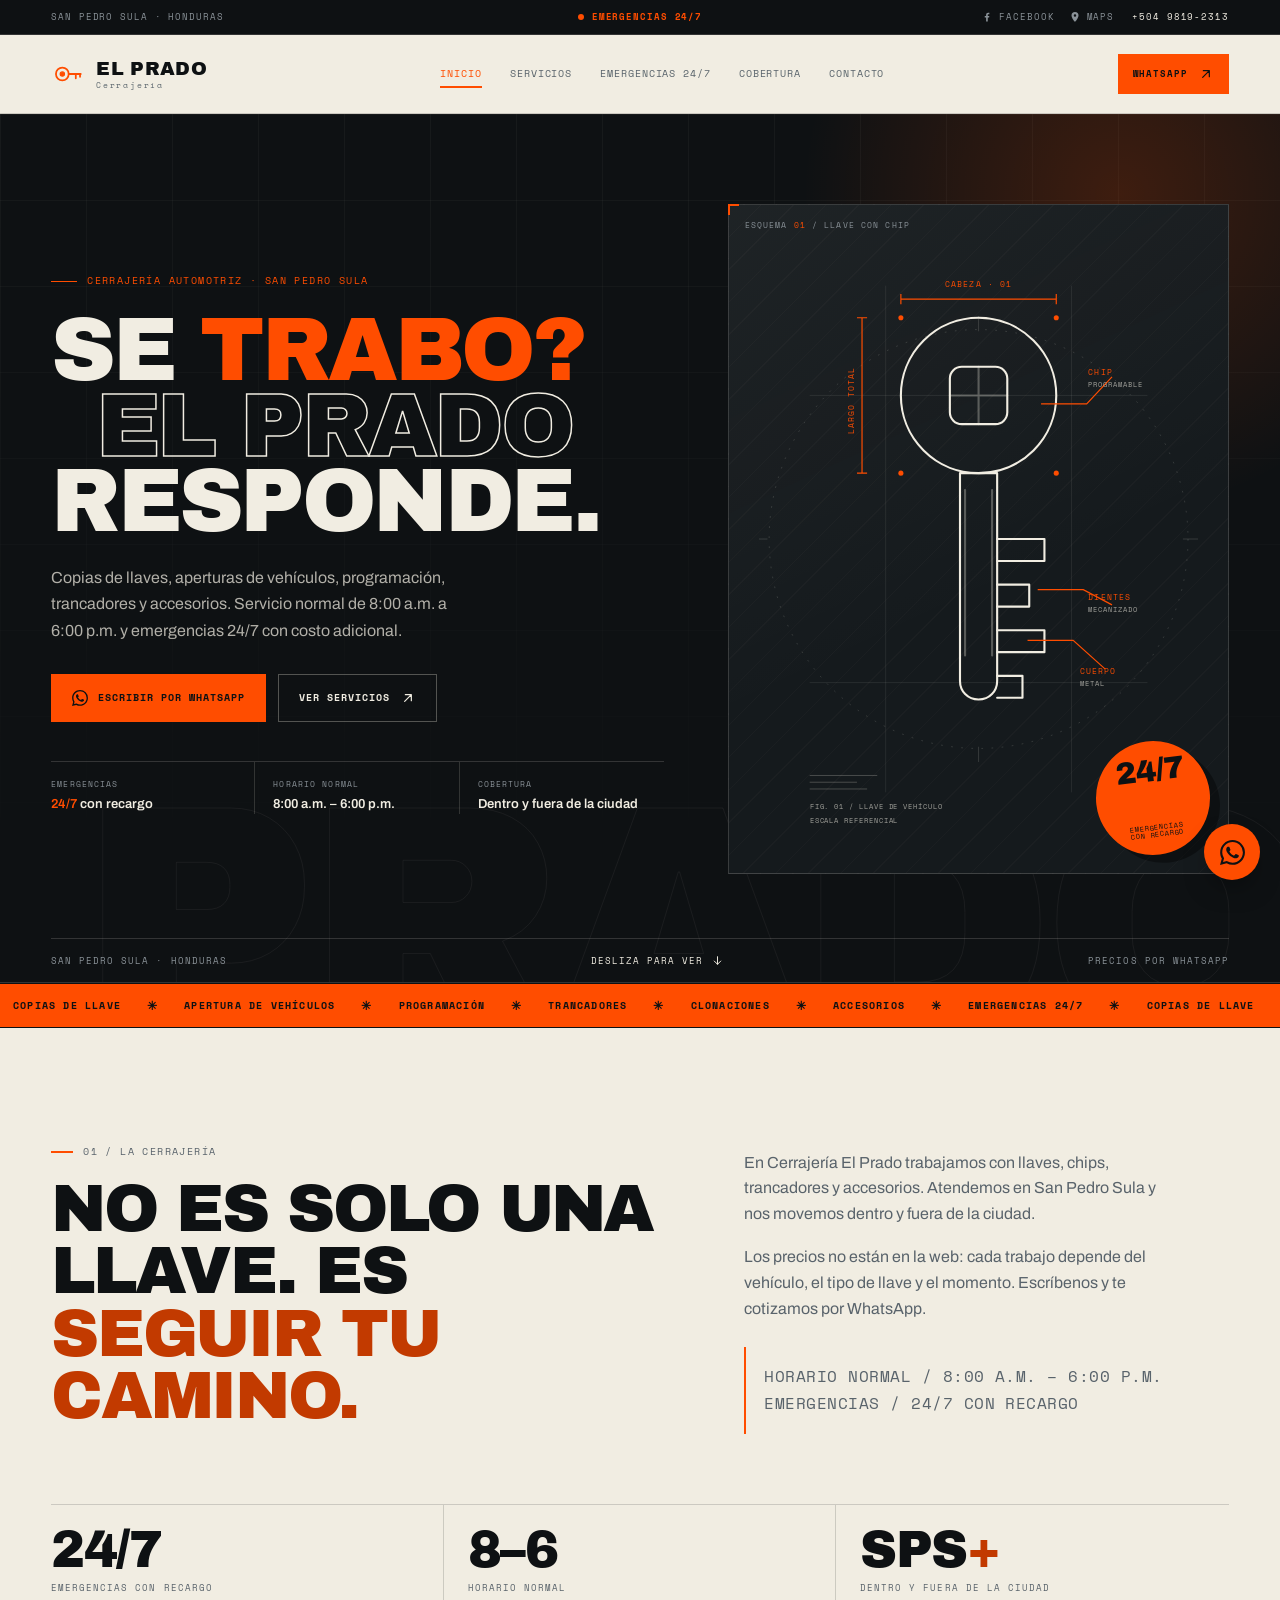
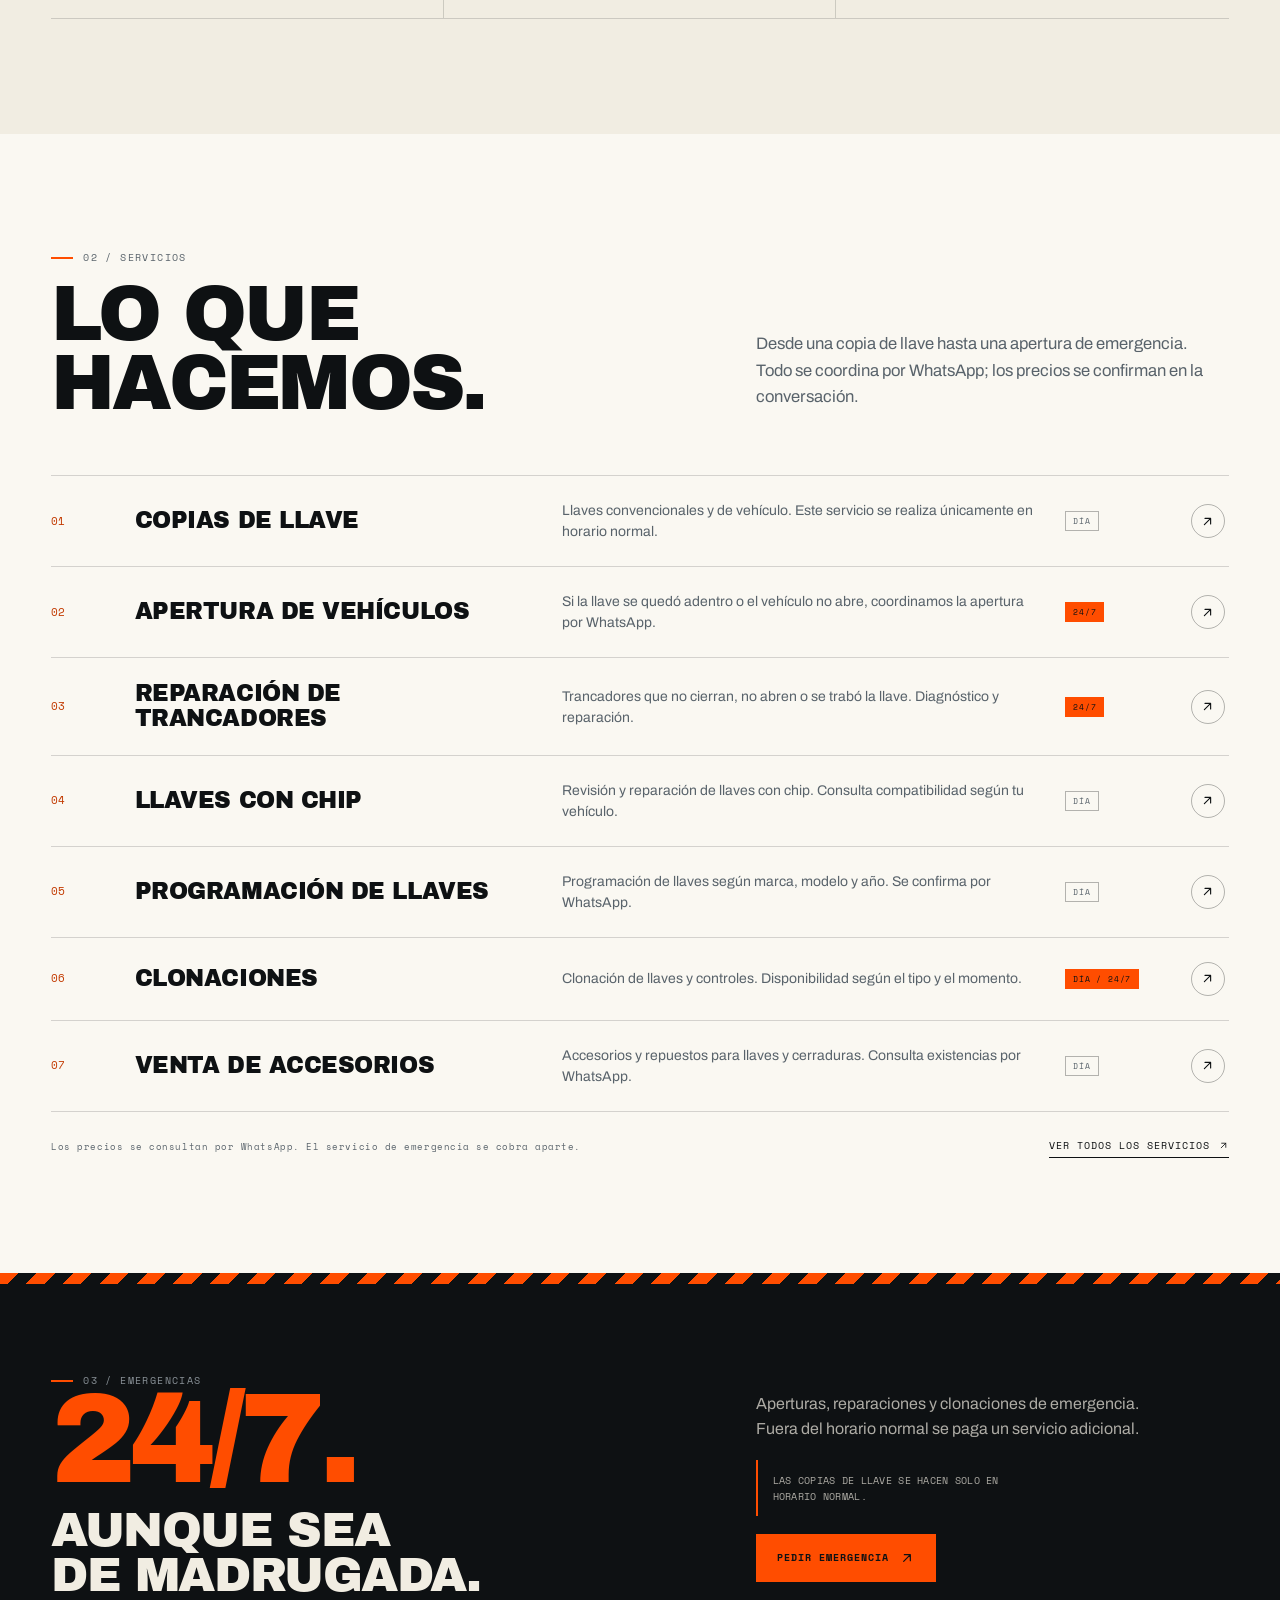
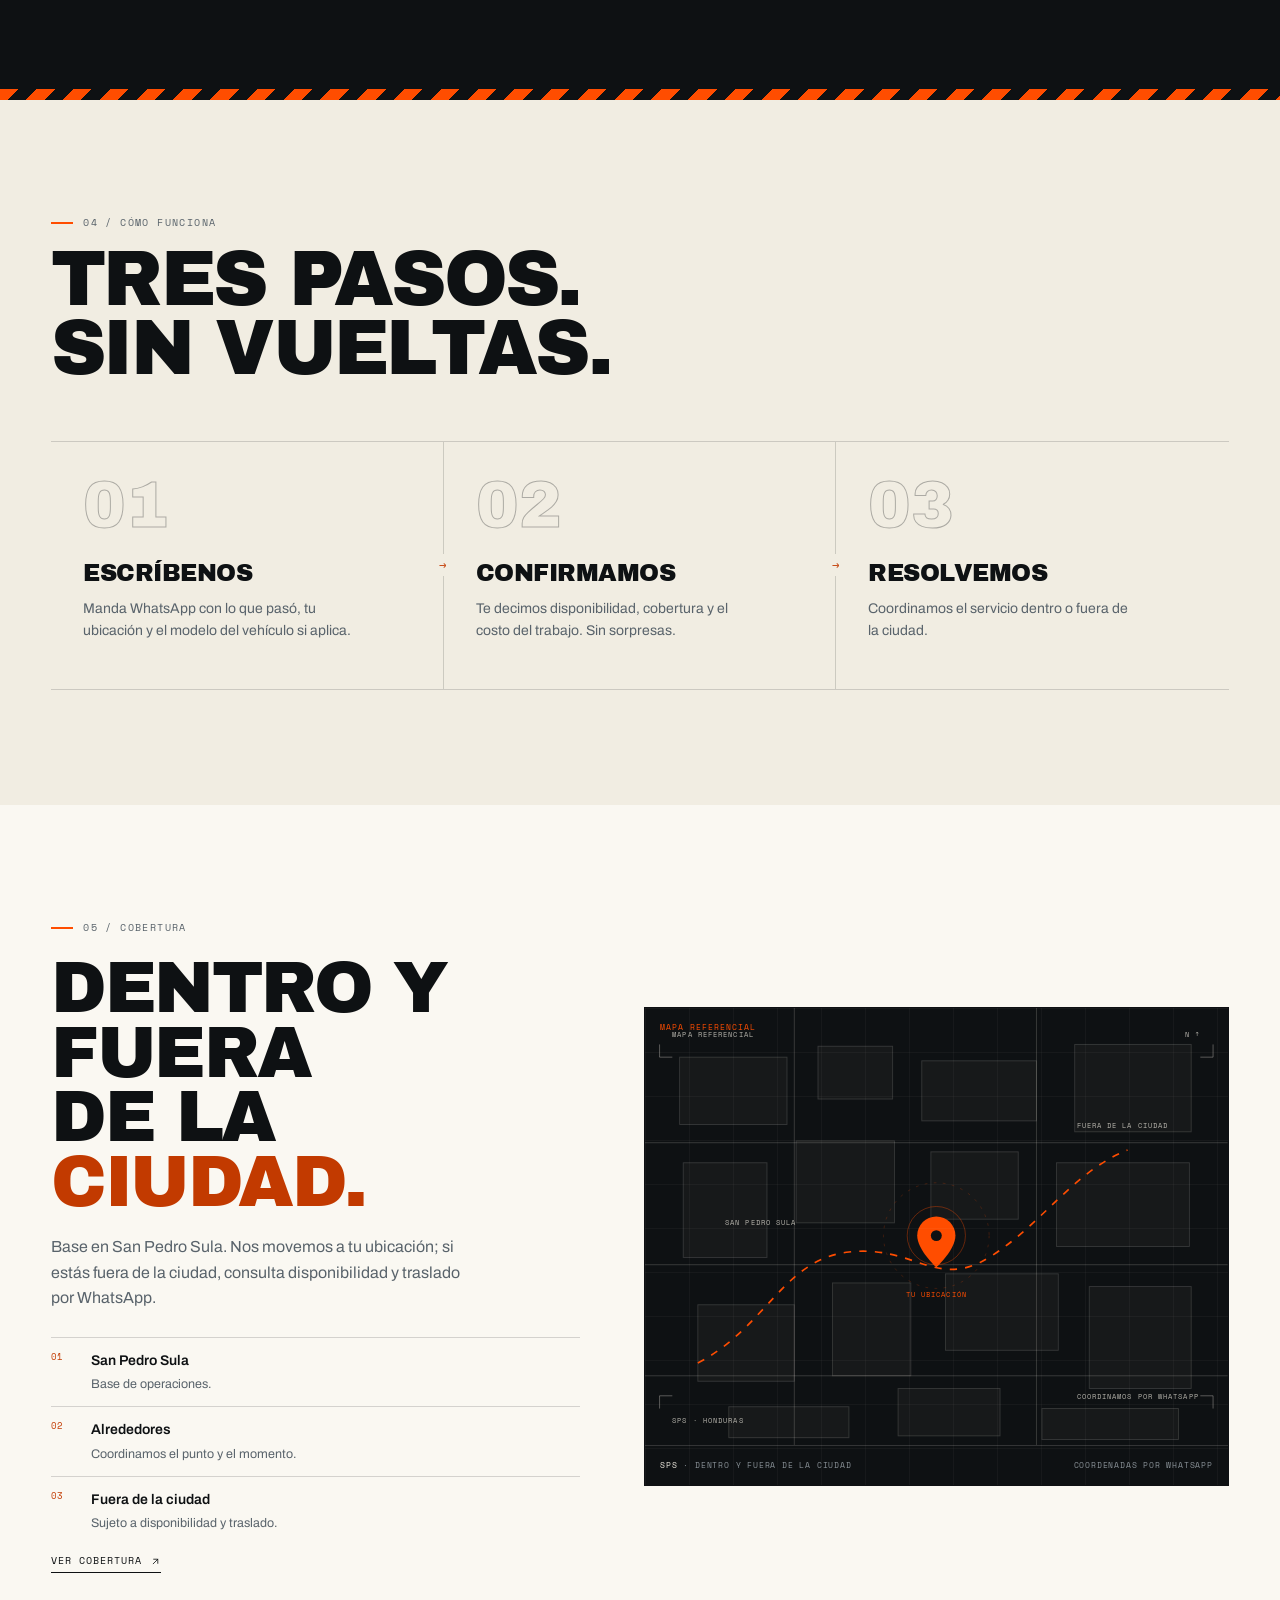
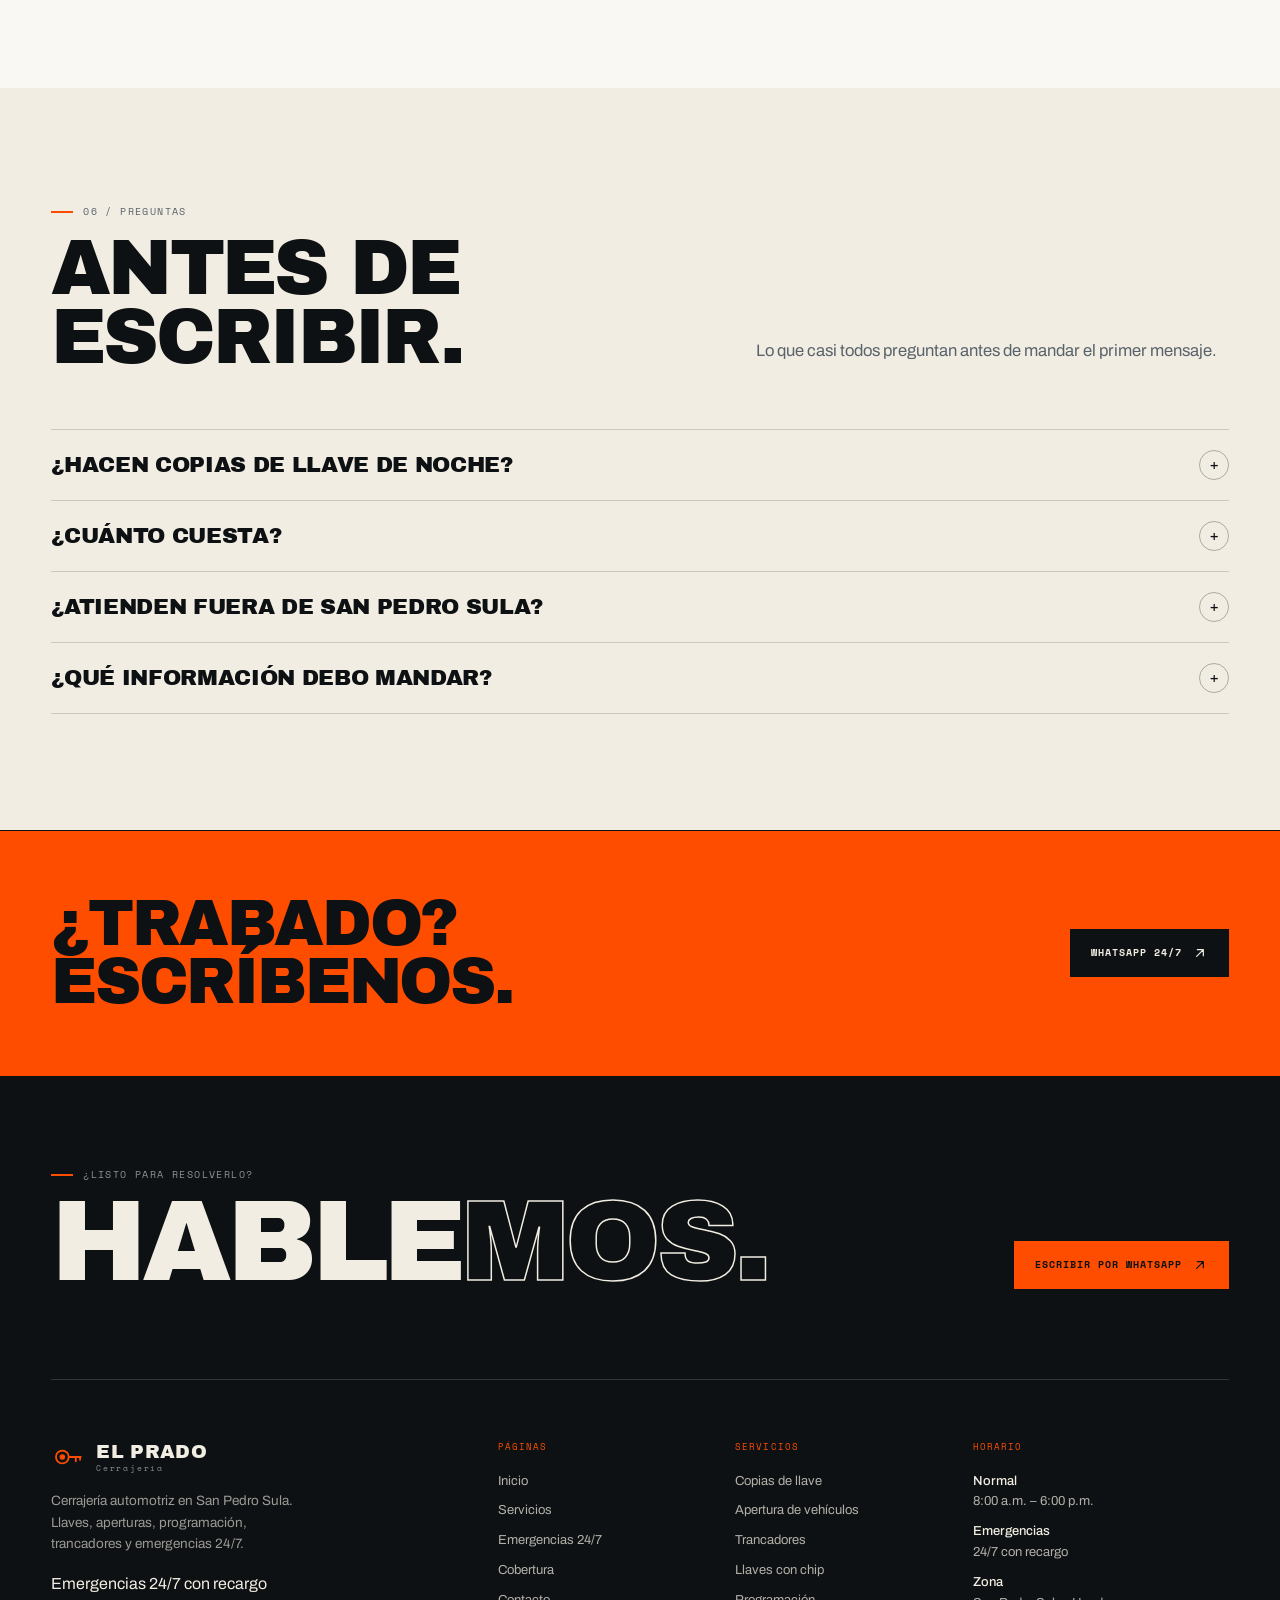
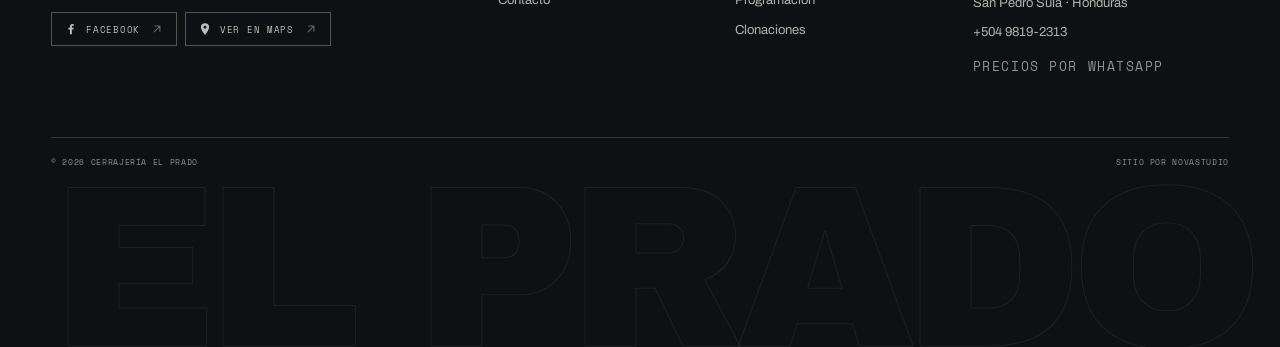
==== commit efae476e: "Agregar enlaces de Facebook y Google Maps en menus" ====
--- a/index.html
+++ b/index.html
@@ -45,6 +45,13 @@
   <symbol id="i-lock" viewBox="0 0 24 24"><rect x="4" y="11" width="16" height="10" rx="2"/><path d="M8 11V7a4 4 0 0 1 8 0v4"/></symbol>
   <symbol id="i-check" viewBox="0 0 24 24"><path d="M20 6 9 17l-5-5"/></symbol>
   <symbol id="i-plus" viewBox="0 0 24 24"><path d="M12 5v14M5 12h14"/></symbol>
+
+  <symbol id="i-facebook" viewBox="0 0 24 24">
+    <path d="M13.5 21v-8h2.7l.4-3.1h-3.1V7.9c0-.9.25-1.5 1.55-1.5h1.65V3.6c-.29-.04-1.27-.13-2.42-.13-2.4 0-4.04 1.47-4.04 4.16v2.27H7.5V13h2.74v8h3.26Z"/>
+  </symbol>
+  <symbol id="i-map-pin" viewBox="0 0 24 24">
+    <path d="M12 2a7 7 0 0 0-7 7c0 5.25 7 13 7 13s7-7.75 7-13a7 7 0 0 0-7-7Zm0 9.5A2.5 2.5 0 1 1 12 6.5a2.5 2.5 0 0 1 0 5Z"/>
+  </symbol>
 </svg>
 
   
@@ -53,7 +60,13 @@
     <div class="container topbar__inner">
       <span class="topbar__place">San Pedro Sula · Honduras</span>
       <a class="topbar__emergency" href="./emergencias.html"><span class="topbar__dot"></span> Emergencias 24/7</a>
-      <a class="topbar__phone" href="https://wa.me/50498192313?text=Hola%20Cerrajer%C3%ADa%20El%20Prado%2C%20quiero%20m%C3%A1s%20informaci%C3%B3n." target="_blank" rel="noopener noreferrer">+504 9819-2313</a>
+            <div class="topbar__right">
+        <nav class="topbar__social" aria-label="Redes y ubicación">
+          <a href="https://www.facebook.com/p/cerrajeria-el-prado-100067910711453/" target="_blank" rel="noopener noreferrer" aria-label="Página de Facebook de Cerrajería El Prado"><svg class="icon icon--fill" aria-hidden="true"><use href="#i-facebook"></use></svg> Facebook</a>
+          <a href="https://share.google/LXiDjFmackNgphoyg" target="_blank" rel="noopener noreferrer" aria-label="Cerrajería El Prado en Google Maps"><svg class="icon icon--fill" aria-hidden="true"><use href="#i-map-pin"></use></svg> Maps</a>
+        </nav>
+        <a class="topbar__phone" href="https://wa.me/50498192313?text=Hola%20Cerrajer%C3%ADa%20El%20Prado%2C%20quiero%20m%C3%A1s%20informaci%C3%B3n." target="_blank" rel="noopener noreferrer">+504 9819-2313</a>
+      </div>
     </div>
   </div>
   <div class="header-main">
@@ -96,6 +109,10 @@
 <a class="mobile-menu__link" href="./contacto.html"><span class="mobile-menu__index">05</span>Contacto</a>
   </nav>
   <div class="mobile-menu__foot">
+    <div class="mobile-menu__social" role="group" aria-label="Redes y ubicación">
+      <a class="social-link" href="https://www.facebook.com/p/cerrajeria-el-prado-100067910711453/" target="_blank" rel="noopener noreferrer" aria-label="Página de Facebook de Cerrajería El Prado"><svg class="icon icon--fill" aria-hidden="true"><use href="#i-facebook"></use></svg> Facebook <svg class="icon social-link__arrow" aria-hidden="true"><use href="#i-arrow"></use></svg></a>
+      <a class="social-link" href="https://share.google/LXiDjFmackNgphoyg" target="_blank" rel="noopener noreferrer" aria-label="Cerrajería El Prado en Google Maps"><svg class="icon icon--fill" aria-hidden="true"><use href="#i-map-pin"></use></svg> Ver en Maps <svg class="icon social-link__arrow" aria-hidden="true"><use href="#i-arrow"></use></svg></a>
+    </div>
     <span>San Pedro Sula · Honduras</span>
     <a href="https://wa.me/50498192313?text=Hola%20Cerrajer%C3%ADa%20El%20Prado%2C%20quiero%20m%C3%A1s%20informaci%C3%B3n." target="_blank" rel="noopener noreferrer">+504 9819-2313</a>
     <span>Normal: 8:00 a.m. – 6:00 p.m.<br>Emergencias: 24/7 con recargo</span>
@@ -469,6 +486,10 @@
         </a>
         <p>Cerrajería automotriz en San Pedro Sula. Llaves, aperturas, programación, trancadores y emergencias 24/7.</p>
         <a class="footer-emergency" href="./emergencias.html">Emergencias 24/7 con recargo</a>
+        <div class="social-links" role="group" aria-label="Redes y ubicación">
+          <a class="social-link" href="https://www.facebook.com/p/cerrajeria-el-prado-100067910711453/" target="_blank" rel="noopener noreferrer" aria-label="Página de Facebook de Cerrajería El Prado"><svg class="icon icon--fill" aria-hidden="true"><use href="#i-facebook"></use></svg> Facebook <svg class="icon social-link__arrow" aria-hidden="true"><use href="#i-arrow"></use></svg></a>
+          <a class="social-link" href="https://share.google/LXiDjFmackNgphoyg" target="_blank" rel="noopener noreferrer" aria-label="Cerrajería El Prado en Google Maps"><svg class="icon icon--fill" aria-hidden="true"><use href="#i-map-pin"></use></svg> Ver en Maps <svg class="icon social-link__arrow" aria-hidden="true"><use href="#i-arrow"></use></svg></a>
+        </div>
       </div>
 
       <div class="footer-col">
--- a/assets/css/styles.css
+++ b/assets/css/styles.css
@@ -459,6 +459,35 @@
   color: var(--signal);
 }
 
+.topbar__right {
+  justify-self: end;
+  display: inline-flex;
+  align-items: center;
+  gap: 18px;
+}
+
+.topbar__social {
+  display: inline-flex;
+  align-items: center;
+  gap: 14px;
+}
+
+.topbar__social a {
+  display: inline-flex;
+  align-items: center;
+  gap: 6px;
+  color: var(--steel-2);
+}
+
+.topbar__social a:hover {
+  color: var(--signal);
+}
+
+.topbar__social .icon {
+  width: 12px;
+  height: 12px;
+}
+
 /* ---------- Header ---------- */
 
 .site-header {
@@ -711,6 +740,28 @@
 .mobile-menu__foot .btn {
   justify-self: start;
   margin-top: 4px;
+}
+
+.mobile-menu__social {
+  display: grid;
+  grid-template-columns: repeat(2, minmax(0, 1fr));
+  gap: 10px;
+  margin-bottom: 2px;
+}
+
+.mobile-menu__foot .social-link {
+  width: 100%;
+  justify-content: center;
+  padding: 13px 8px;
+  border-color: var(--line-light-strong);
+  color: var(--bone);
+  font-size: 8px;
+}
+
+.mobile-menu__foot .social-link:hover {
+  background: var(--signal);
+  border-color: var(--signal);
+  color: var(--ink);
 }
 
 /* ---------- Progreso ---------- */
@@ -2552,6 +2603,77 @@
   background: var(--signal);
 }
 
+/* ---------- Menú de enlaces externos ---------- */
+.social-links {
+  display: flex;
+  flex-wrap: wrap;
+  gap: 8px;
+}
+
+.social-links--section {
+  margin-top: 18px;
+}
+
+.social-link {
+  display: inline-flex;
+  align-items: center;
+  gap: 8px;
+  padding: 9px 12px;
+  border: 1px solid var(--line);
+  background: transparent;
+  color: var(--ink);
+  font-family: var(--font-mono);
+  font-size: 9px;
+  line-height: 1;
+  letter-spacing: 0.08em;
+  text-transform: uppercase;
+  transition: background 0.2s ease, border-color 0.2s ease,
+    color 0.2s ease, transform 0.2s var(--ease);
+}
+
+.social-link .icon {
+  width: 14px;
+  height: 14px;
+}
+
+.social-link__arrow {
+  width: 12px;
+  height: 12px;
+  margin-left: 2px;
+  opacity: 0.5;
+}
+
+.social-link:hover {
+  background: var(--signal);
+  border-color: var(--signal);
+  color: var(--ink);
+  transform: translateY(-2px);
+}
+
+.social-link:hover .social-link__arrow {
+  opacity: 1;
+}
+
+.social-link:focus-visible {
+  outline: 2px solid var(--signal);
+  outline-offset: 2px;
+}
+
+.footer-brand .social-link {
+  border-color: var(--line-light-strong);
+  color: rgba(241, 237, 226, 0.78);
+}
+
+.footer-brand .social-link:hover {
+  background: var(--signal);
+  border-color: var(--signal);
+  color: var(--ink);
+}
+
+.contact-panel .social-link {
+  border-color: var(--line-strong);
+}
+
 .footer-bottom {
   display: flex;
   align-items: center;
@@ -2798,6 +2920,10 @@
     justify-self: end;
   }
 
+  .topbar__social {
+    display: none;
+  }
+
   .nav {
     display: none;
   }
